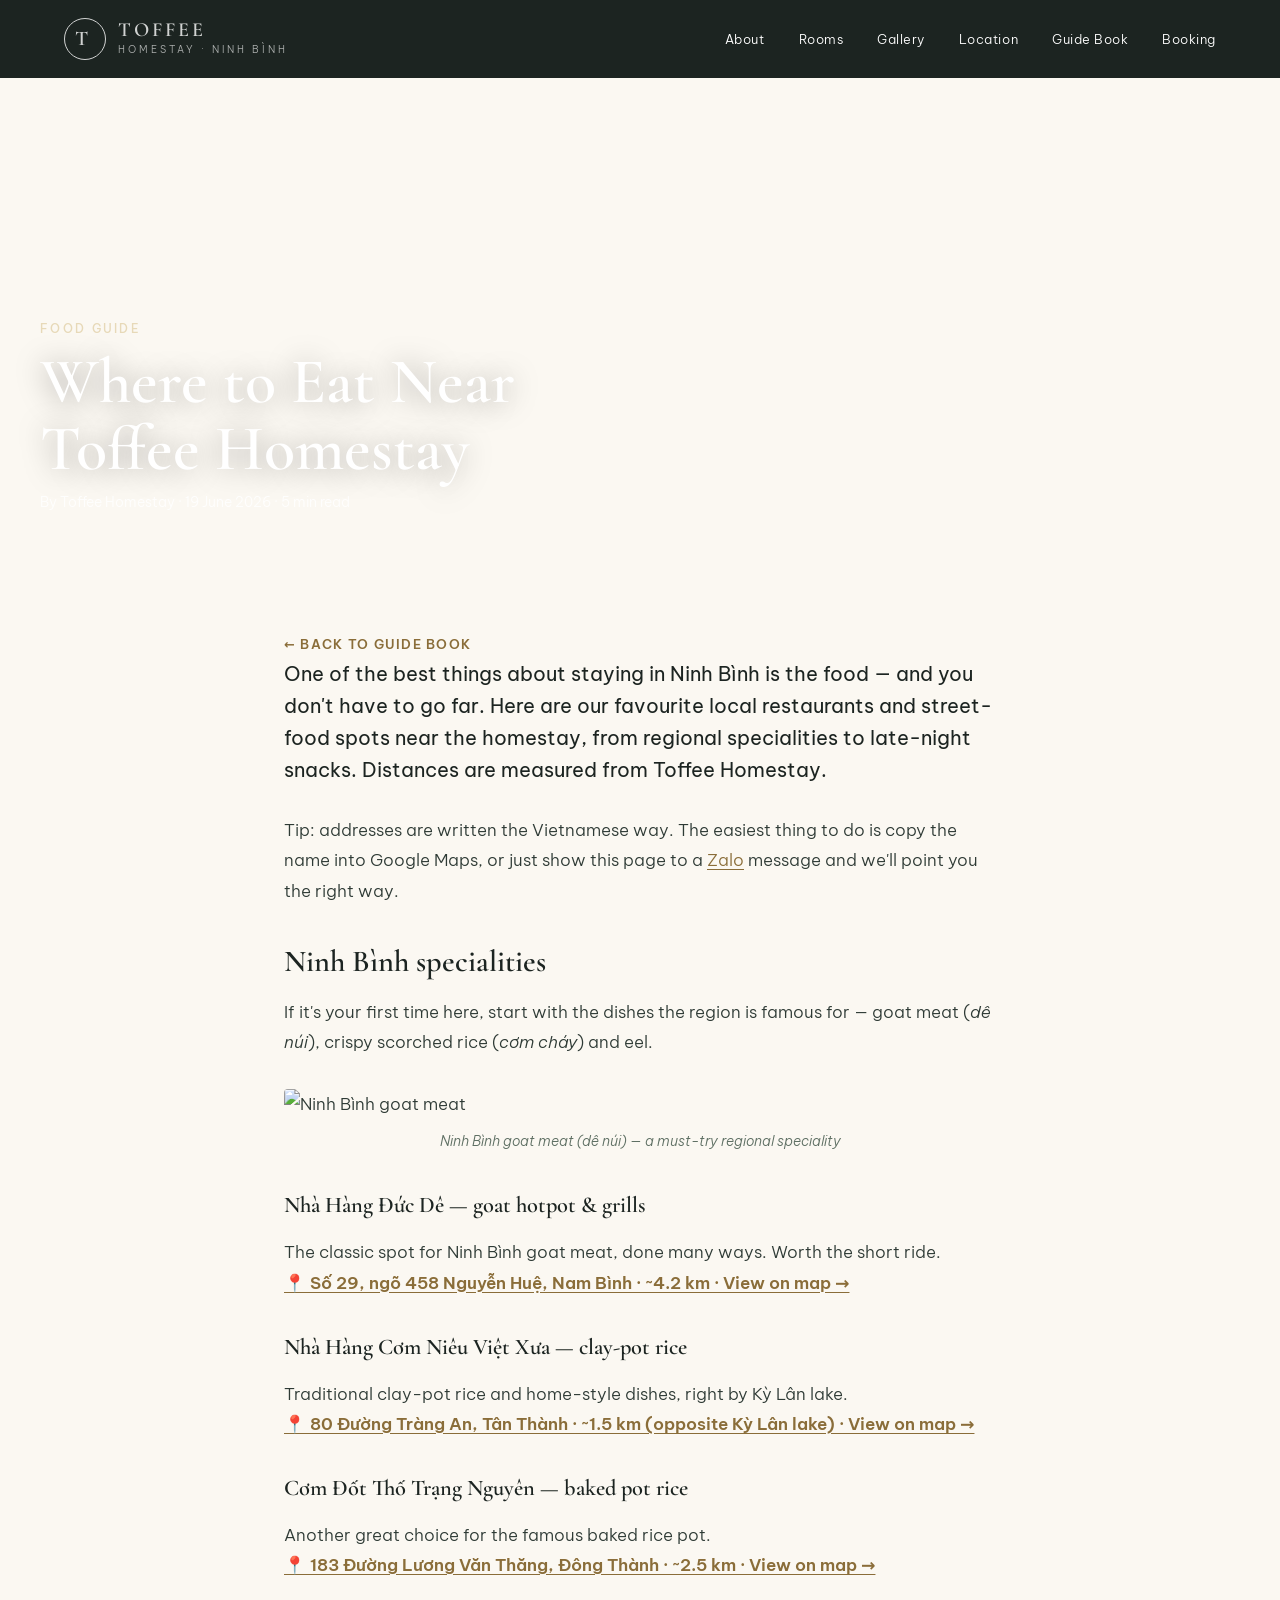
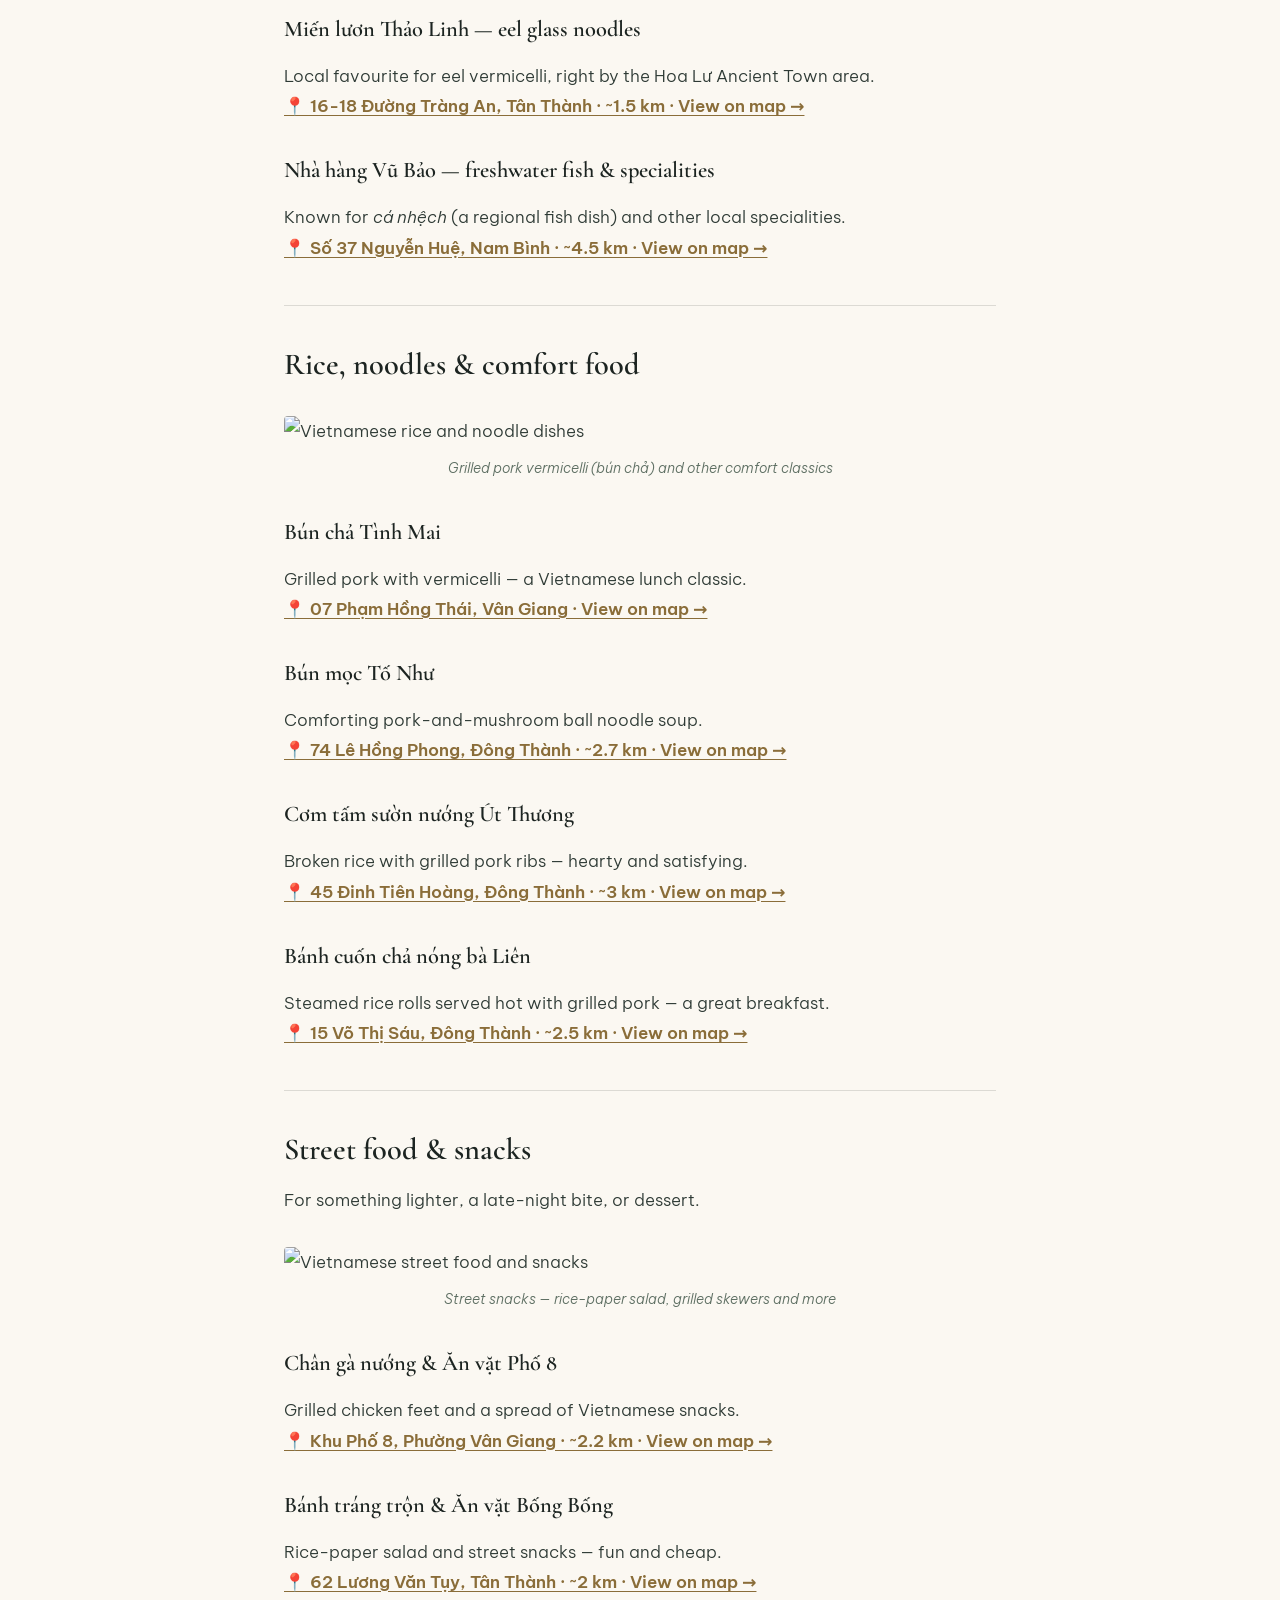
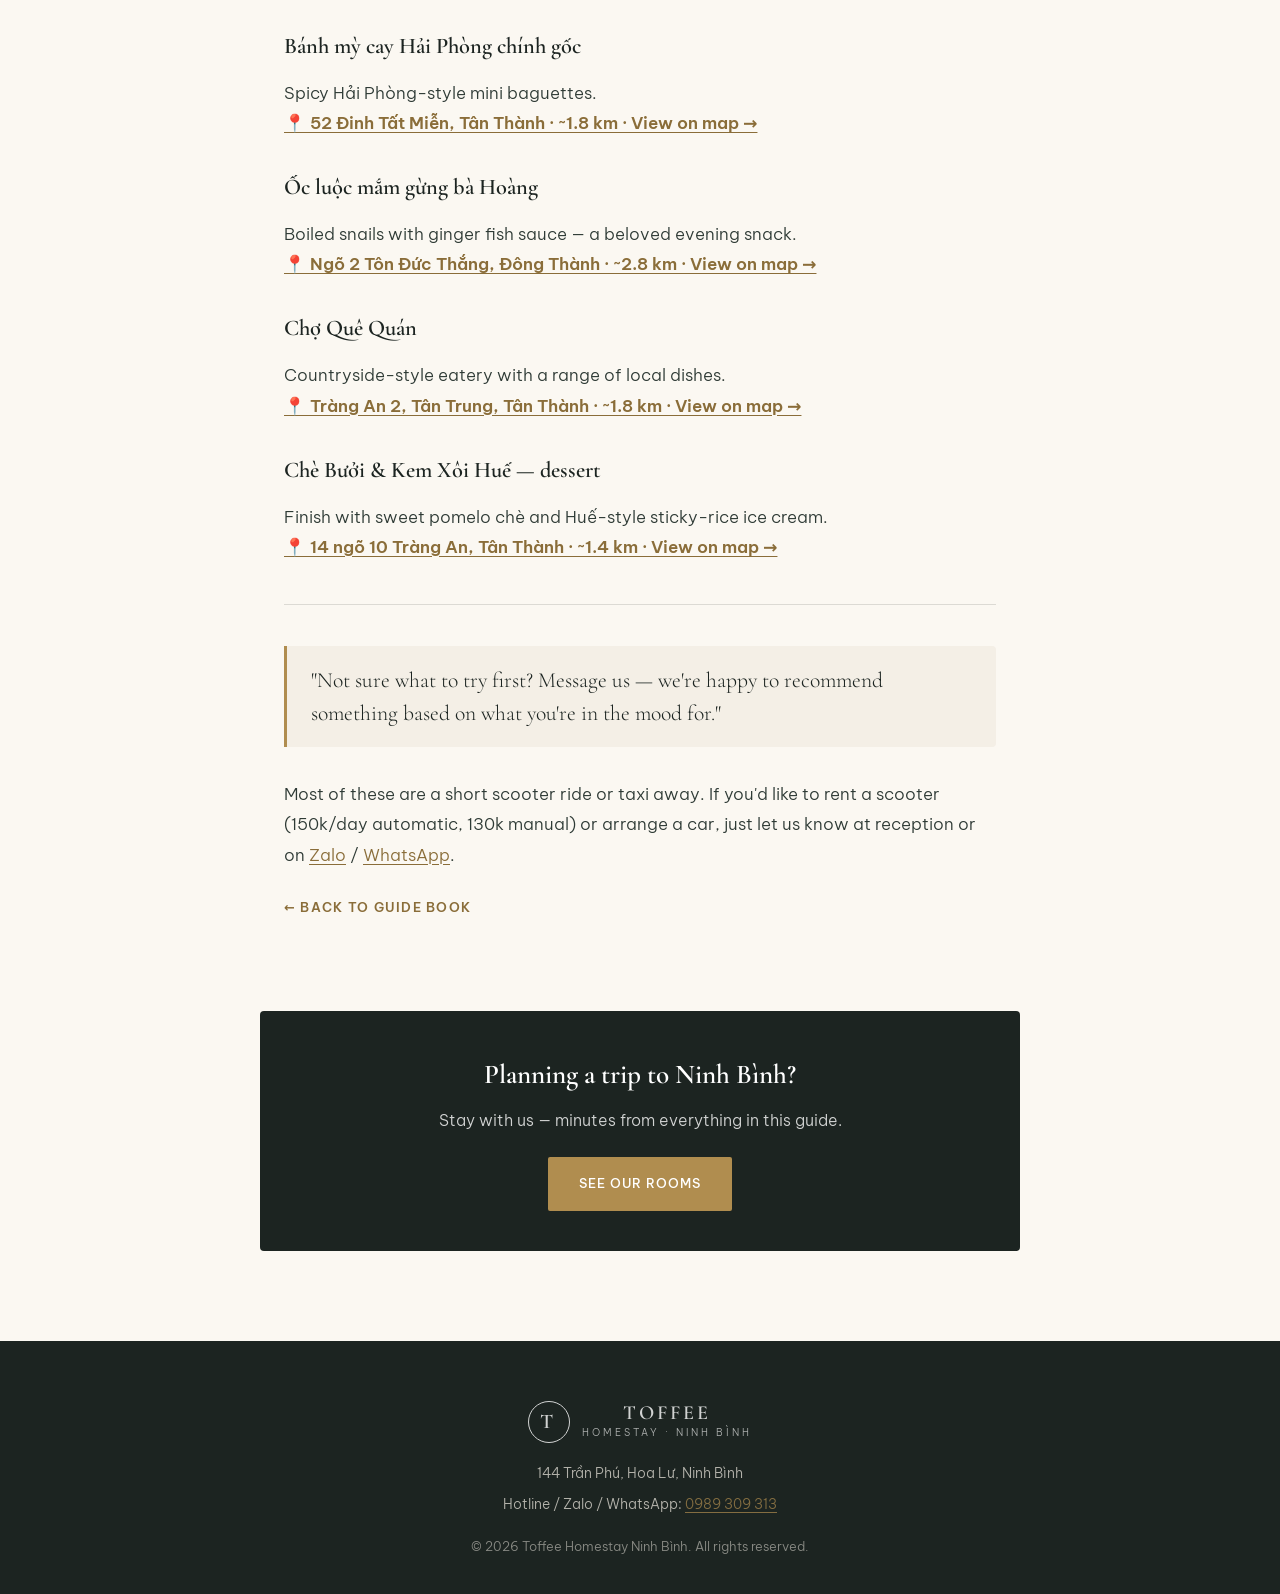
==== blog-food-guide.html @ 8d29d202 "Add files via upload" ====
<!DOCTYPE html>
<html lang="en">
<!-- ====================================================================
     TEMPLATE BÀI VIẾT BLOG — TOFFEE HOMESTAY
     ====================================================================
     CÁCH TẠO BÀI MỚI:
     1. Copy nguyên file này, đổi tên thành bài mới, vd: blog-tam-coc.html
        (tên file KHÔNG dấu, KHÔNG khoảng trắng — dùng dấu gạch ngang).
     2. Sửa nội dung trong các vùng có chú thích ★ bên dưới.
     3. Thêm thẻ bài viết vào trang blog.html (xem hướng dẫn trong file đó).
     4. Upload cả file .html mới và ảnh (nếu có) lên GitHub.

     CÁC KHỐI NỘI DUNG CÓ SẴN (copy-dán trong phần <article> để dùng lại):
       • Tiêu đề phụ:      <h2> ... </h2>
       • Đoạn văn:          <p> ... </p>
       • Ảnh:               <figure> ... </figure>
       • Danh sách gạch đầu dòng:  <ul> ... </ul>
       • Danh sách đánh số:        <ol> ... </ol>
       • Trích dẫn:          <blockquote> ... </blockquote>
       • Link trong câu:     <a href="..."> ... </a>
       • Đường kẻ ngăn cách: <hr>
     ==================================================================== -->
<head>
<meta charset="UTF-8">
<meta name="viewport" content="width=device-width, initial-scale=1.0">

<!-- ★ TIÊU ĐỀ TAB TRÌNH DUYỆT + MÔ TẢ (đổi cho mỗi bài, tốt cho Google) -->
<title>Where to Eat Near Toffee Homestay: 16 Local Spots | Toffee Homestay</title>
<meta name="description" content="Our favourite local restaurants and street-food spots near Toffee Homestay in Ninh Bình — goat meat, eel vermicelli, clay-pot rice and more, with addresses and walking distances.">

<link rel="preconnect" href="https://fonts.googleapis.com">
<link rel="preconnect" href="https://fonts.gstatic.com" crossorigin>
<link href="https://fonts.googleapis.com/css2?family=Cormorant+Garamond:wght@400;500;600;700&family=Be+Vietnam+Pro:wght@300;400;500;600;700&display=swap" rel="stylesheet">
<style>
  :root{
    --ink:#1c2421;--ink-soft:#2e3a35;--cream:#f4efe6;--paper:#fbf8f2;
    --brass:#b08d4f;--brass-deep:#8a6d39;--sage:#5e6f63;
    --line:rgba(28,36,33,.14);--shadow:0 24px 60px -28px rgba(28,36,33,.4);
    --serif:'Cormorant Garamond',Georgia,serif;--sans:'Be Vietnam Pro',system-ui,sans-serif;
  }
  *{margin:0;padding:0;box-sizing:border-box}
  html{scroll-behavior:smooth}
  body{font-family:var(--sans);color:var(--ink);background:var(--paper);line-height:1.75;font-weight:300;-webkit-font-smoothing:antialiased}
  img{max-width:100%;display:block}
  a{color:var(--brass-deep);text-decoration:underline;text-underline-offset:3px}
  .wrap{max-width:1200px;margin:0 auto;padding:0 24px}

  /* header (giống các trang khác) */
  header{background:var(--ink)}
  .nav{display:flex;align-items:center;justify-content:space-between;padding:18px 24px;max-width:1200px;margin:0 auto}
  .brand{display:flex;align-items:center;gap:12px;color:#fff;text-decoration:none}
  .brand .mark{width:42px;height:42px;border:1px solid currentColor;border-radius:50%;display:grid;place-items:center;font-family:var(--serif);font-size:1.3rem;font-weight:600;flex:none}
  .brand b{font-family:var(--serif);font-size:1.25rem;font-weight:600;line-height:1.05;display:block}
  .brand span{font-size:.62rem;letter-spacing:.3em;text-transform:uppercase;opacity:.8}
  .menu{display:flex;align-items:center;gap:34px}
  .menu a{font-size:.82rem;letter-spacing:.04em;color:#fff;text-decoration:none;transition:.3s}
  .menu a:hover{color:var(--brass)}

  /* hero ảnh bìa bài viết */
  .post-hero{position:relative;height:54vh;min-height:360px;color:#fff;display:flex;align-items:flex-end;overflow:hidden}
  .post-hero .bg{position:absolute;inset:0;background-size:cover;background-position:center;filter:brightness(.62)}
  .post-hero .inner{position:relative;padding:0 0 50px;width:100%}
  .post-hero .cat{font-size:.72rem;letter-spacing:.2em;text-transform:uppercase;color:#e7d9b8;font-weight:500}
  .post-hero h1{font-family:var(--serif);font-size:clamp(2.2rem,5.5vw,4rem);font-weight:600;line-height:1.05;margin:.5rem 0;max-width:20ch;text-shadow:0 2px 30px rgba(0,0,0,.4)}
  .post-hero .byline{font-size:.86rem;opacity:.9}

  /* thân bài viết — giới hạn bề ngang cho dễ đọc */
  .article{max-width:760px;margin:0 auto;padding:64px 24px 90px;font-size:1.08rem;color:var(--ink-soft)}
  .article h2{font-family:var(--serif);font-size:1.9rem;font-weight:600;color:var(--ink);margin:2.4rem 0 1rem;line-height:1.2}
  .article h3{font-family:var(--serif);font-size:1.4rem;font-weight:600;color:var(--ink);margin:1.8rem 0 .8rem}
  .article p{margin-bottom:1.3rem}
  .article ul,.article ol{margin:0 0 1.4rem 1.3rem}
  .article li{margin-bottom:.6rem;padding-left:.3rem}
  .article ul li::marker{color:var(--brass)}
  .article ol li::marker{color:var(--brass-deep);font-weight:600}
  .article figure{margin:2rem 0}
  .article figure img{width:100%;border-radius:4px;box-shadow:var(--shadow)}
  .article figcaption{font-size:.86rem;color:var(--sage);text-align:center;margin-top:10px;font-style:italic}
  .article blockquote{border-left:3px solid var(--brass);background:var(--cream);padding:18px 24px;margin:2rem 0;border-radius:0 4px 4px 0;font-family:var(--serif);font-size:1.35rem;line-height:1.5;color:var(--ink)}
  .article hr{border:0;border-top:1px solid var(--line);margin:2.6rem 0}
  .article .lead{font-size:1.25rem;color:var(--ink);font-weight:400;line-height:1.6;margin-bottom:1.8rem}
  .back{display:inline-block;margin-bottom:0;font-size:.8rem;letter-spacing:.1em;text-transform:uppercase;color:var(--brass-deep);font-weight:600;text-decoration:none}

  /* nút kêu gọi đặt phòng cuối bài */
  .cta-box{max-width:760px;margin:0 auto 90px;padding:40px;background:var(--ink);color:#fff;border-radius:4px;text-align:center}
  .cta-box h3{font-family:var(--serif);font-size:1.7rem;font-weight:600;margin-bottom:.5rem}
  .cta-box p{opacity:.8;margin-bottom:1.4rem}
  .btn{display:inline-flex;align-items:center;gap:.5rem;font-weight:500;font-size:.84rem;letter-spacing:.08em;text-transform:uppercase;padding:.95rem 1.9rem;border-radius:2px;background:var(--brass);color:#fff;text-decoration:none;transition:.3s}
  .btn:hover{background:var(--brass-deep)}

  /* footer */
  footer{background:var(--ink);color:var(--cream);padding:60px 0 30px;text-align:center}
  footer .brand{justify-content:center;margin-bottom:18px;display:inline-flex}
  footer p{opacity:.7;font-size:.9rem;margin-bottom:6px}
  footer a{color:var(--brass)}
  .copy{opacity:.5;font-size:.8rem;margin-top:18px}

  @media(max-width:900px){.menu{display:none}}
</style>
</head>
<body>

<!-- ============ HEADER ============ -->
<header>
  <div class="nav">
    <a href="index.html" class="brand">
      <span class="mark">T</span>
      <span><b>Toffee</b><span>Homestay · Ninh Bình</span></span>
    </a>
    <nav class="menu">
      <a href="index.html#intro">About</a>
      <a href="index.html#rooms">Rooms</a>
      <a href="index.html#gallery">Gallery</a>
      <a href="index.html#location">Location</a>
      <a href="blog.html">Guide Book</a>
      <a href="index.html#booking">Booking</a>
    </nav>
  </div>
</header>

<!-- ============ ẢNH BÌA + TIÊU ĐỀ BÀI ============ -->
<!-- ★ Đổi ảnh bìa: thay link trong url(...) bên dưới.
     ★ Đổi chuyên mục (cat), tiêu đề (h1) và dòng tác giả/ngày (byline). -->
<section class="post-hero">
  <div class="bg" style="background-image:url('https://raw.githubusercontent.com/toffeehomestay/toffeehomestay.github.io/main/images/food-cover.jpg')"></div>
  <div class="wrap inner">
    <p class="cat">Food Guide</p>
    <h1>Where to Eat Near Toffee Homestay</h1>
    <p class="byline">By Toffee Homestay · 19 June 2026 · 5 min read</p>
  </div>
</section>

<!-- ============ THÂN BÀI VIẾT ============ -->
<article class="article">

  <a href="blog.html" class="back">← Back to guide book</a>

  <p class="lead">One of the best things about staying in Ninh Bình is the food — and you don't have to go far. Here are our favourite local restaurants and street-food spots near the homestay, from regional specialities to late-night snacks. Distances are measured from Toffee Homestay.</p>

  <p>Tip: addresses are written the Vietnamese way. The easiest thing to do is copy the name into Google Maps, or just show this page to a <a href="https://zalo.me/0989309313" target="_blank" rel="noopener">Zalo</a> message and we'll point you the right way.</p>

  <h2>Ninh Bình specialities</h2>
  <p>If it's your first time here, start with the dishes the region is famous for — goat meat (<em>dê núi</em>), crispy scorched rice (<em>cơm cháy</em>) and eel.</p>

  <figure><img src="https://raw.githubusercontent.com/toffeehomestay/toffeehomestay.github.io/main/images/food-de-nui.jpg" alt="Ninh Bình goat meat"><figcaption>Ninh Bình goat meat (dê núi) — a must-try regional speciality</figcaption></figure>
  <h3>Nhà Hàng Đức Dê — goat hotpot & grills</h3>
  <p>The classic spot for Ninh Bình goat meat, done many ways. Worth the short ride.<br>
  <a href="https://www.google.com/maps/search/?api=1&query=Nh%C3%A0%20H%C3%A0ng%20%C4%90%E1%BB%A9c%20D%C3%AA%2C%2029%20ng%C3%B5%20458%20Nguy%E1%BB%85n%20Hu%E1%BB%87%2C%20Nam%20B%C3%ACnh%2C%20Ninh%20B%C3%ACnh" target="_blank" rel="noopener" style="color:var(--brass-deep);font-weight:600">📍 Số 29, ngõ 458 Nguyễn Huệ, Nam Bình · ~4.2 km · View on map →</a></p>

  <h3>Nhà Hàng Cơm Niêu Việt Xưa — clay-pot rice</h3>
  <p>Traditional clay-pot rice and home-style dishes, right by Kỳ Lân lake.<br>
  <a href="https://www.google.com/maps/search/?api=1&query=Nh%C3%A0%20H%C3%A0ng%20C%C6%A1m%20Ni%C3%AAu%20Vi%E1%BB%87t%20X%C6%B0a%2C%2080%20Tr%C3%A0ng%20An%2C%20T%C3%A2n%20Th%C3%A0nh%2C%20Ninh%20B%C3%ACnh" target="_blank" rel="noopener" style="color:var(--brass-deep);font-weight:600">📍 80 Đường Tràng An, Tân Thành · ~1.5 km (opposite Kỳ Lân lake) · View on map →</a></p>

  <h3>Cơm Đốt Thố Trạng Nguyên — baked pot rice</h3>
  <p>Another great choice for the famous baked rice pot.<br>
  <a href="https://www.google.com/maps/search/?api=1&query=C%C6%A1m%20%C4%90%E1%BB%91t%20Th%E1%BB%91%20Tr%E1%BA%A1ng%20Nguy%C3%AAn%2C%20183%20L%C6%B0%C6%A1ng%20V%C4%83n%20Th%C4%83ng%2C%20%C4%90%C3%B4ng%20Th%C3%A0nh%2C%20Ninh%20B%C3%ACnh" target="_blank" rel="noopener" style="color:var(--brass-deep);font-weight:600">📍 183 Đường Lương Văn Thăng, Đông Thành · ~2.5 km · View on map →</a></p>

  <h3>Miến lươn Thảo Linh — eel glass noodles</h3>
  <p>Local favourite for eel vermicelli, right by the Hoa Lư Ancient Town area.<br>
  <a href="https://www.google.com/maps/search/?api=1&query=Mi%E1%BA%BFn%20l%C6%B0%C6%A1n%20Th%E1%BA%A3o%20Linh%2C%2016%20Tr%C3%A0ng%20An%2C%20T%C3%A2n%20Th%C3%A0nh%2C%20Ninh%20B%C3%ACnh" target="_blank" rel="noopener" style="color:var(--brass-deep);font-weight:600">📍 16-18 Đường Tràng An, Tân Thành · ~1.5 km · View on map →</a></p>

  <h3>Nhà hàng Vũ Bảo — freshwater fish & specialities</h3>
  <p>Known for <em>cá nhệch</em> (a regional fish dish) and other local specialities.<br>
  <a href="https://www.google.com/maps/search/?api=1&query=Nh%C3%A0%20h%C3%A0ng%20V%C5%A9%20B%E1%BA%A3o%2C%2037%20Nguy%E1%BB%85n%20Hu%E1%BB%87%2C%20Nam%20B%C3%ACnh%2C%20Ninh%20B%C3%ACnh" target="_blank" rel="noopener" style="color:var(--brass-deep);font-weight:600">📍 Số 37 Nguyễn Huệ, Nam Bình · ~4.5 km · View on map →</a></p>

  <hr>

  <h2>Rice, noodles & comfort food</h2>

  <figure><img src="https://raw.githubusercontent.com/toffeehomestay/toffeehomestay.github.io/main/images/food-bun-cha.jpg" alt="Vietnamese rice and noodle dishes"><figcaption>Grilled pork vermicelli (bún chả) and other comfort classics</figcaption></figure>
  <h3>Bún chả Tình Mai</h3>
  <p>Grilled pork with vermicelli — a Vietnamese lunch classic.<br>
  <a href="https://www.google.com/maps/search/?api=1&query=B%C3%BAn%20ch%E1%BA%A3%20T%C3%ACnh%20Mai%2C%207%20Ph%E1%BA%A1m%20H%E1%BB%93ng%20Th%C3%A1i%2C%20V%C3%A2n%20Giang%2C%20Ninh%20B%C3%ACnh" target="_blank" rel="noopener" style="color:var(--brass-deep);font-weight:600">📍 07 Phạm Hồng Thái, Vân Giang · View on map →</a></p>

  <h3>Bún mọc Tố Như</h3>
  <p>Comforting pork-and-mushroom ball noodle soup.<br>
  <a href="https://www.google.com/maps/search/?api=1&query=B%C3%BAn%20m%E1%BB%8Dc%20T%E1%BB%91%20Nh%C6%B0%2C%2074%20L%C3%AA%20H%E1%BB%93ng%20Phong%2C%20%C4%90%C3%B4ng%20Th%C3%A0nh%2C%20Ninh%20B%C3%ACnh" target="_blank" rel="noopener" style="color:var(--brass-deep);font-weight:600">📍 74 Lê Hồng Phong, Đông Thành · ~2.7 km · View on map →</a></p>

  <h3>Cơm tấm sườn nướng Út Thương</h3>
  <p>Broken rice with grilled pork ribs — hearty and satisfying.<br>
  <a href="https://www.google.com/maps/search/?api=1&query=C%C6%A1m%20t%E1%BA%A5m%20s%C6%B0%E1%BB%9Dn%20n%C6%B0%E1%BB%9Bng%20%C3%9At%20Th%C6%B0%C6%A1ng%2C%2045%20%C4%90inh%20Ti%C3%AAn%20Ho%C3%A0ng%2C%20%C4%90%C3%B4ng%20Th%C3%A0nh%2C%20Ninh%20B%C3%ACnh" target="_blank" rel="noopener" style="color:var(--brass-deep);font-weight:600">📍 45 Đinh Tiên Hoàng, Đông Thành · ~3 km · View on map →</a></p>

  <h3>Bánh cuốn chả nóng bà Liên</h3>
  <p>Steamed rice rolls served hot with grilled pork — a great breakfast.<br>
  <a href="https://www.google.com/maps/search/?api=1&query=B%C3%A1nh%20cu%E1%BB%91n%20ch%E1%BA%A3%20n%C3%B3ng%20b%C3%A0%20Li%C3%AAn%2C%2015%20V%C3%B5%20Th%E1%BB%8B%20S%C3%A1u%2C%20%C4%90%C3%B4ng%20Th%C3%A0nh%2C%20Ninh%20B%C3%ACnh" target="_blank" rel="noopener" style="color:var(--brass-deep);font-weight:600">📍 15 Võ Thị Sáu, Đông Thành · ~2.5 km · View on map →</a></p>

  <hr>

  <h2>Street food & snacks</h2>
  <p>For something lighter, a late-night bite, or dessert.</p>

  <figure><img src="https://raw.githubusercontent.com/toffeehomestay/toffeehomestay.github.io/main/images/food-street.jpg" alt="Vietnamese street food and snacks"><figcaption>Street snacks — rice-paper salad, grilled skewers and more</figcaption></figure>
  <h3>Chân gà nướng & Ăn vặt Phố 8</h3>
  <p>Grilled chicken feet and a spread of Vietnamese snacks.<br>
  <a href="https://www.google.com/maps/search/?api=1&query=Ch%C3%A2n%20g%C3%A0%20n%C6%B0%E1%BB%9Bng%20%C4%82n%20v%E1%BA%B7t%20Ph%E1%BB%91%208%2C%20V%C3%A2n%20Giang%2C%20Ninh%20B%C3%ACnh" target="_blank" rel="noopener" style="color:var(--brass-deep);font-weight:600">📍 Khu Phố 8, Phường Vân Giang · ~2.2 km · View on map →</a></p>

  <h3>Bánh tráng trộn & Ăn vặt Bống Bống</h3>
  <p>Rice-paper salad and street snacks — fun and cheap.<br>
  <a href="https://www.google.com/maps/search/?api=1&query=B%C3%A1nh%20tr%C3%A1ng%20tr%E1%BB%99n%20B%E1%BB%91ng%20B%E1%BB%91ng%2C%2062%20L%C6%B0%C6%A1ng%20V%C4%83n%20T%E1%BB%A5y%2C%20T%C3%A2n%20Th%C3%A0nh%2C%20Ninh%20B%C3%ACnh" target="_blank" rel="noopener" style="color:var(--brass-deep);font-weight:600">📍 62 Lương Văn Tụy, Tân Thành · ~2 km · View on map →</a></p>

  <h3>Bánh mỳ cay Hải Phòng chính gốc</h3>
  <p>Spicy Hải Phòng-style mini baguettes.<br>
  <a href="https://www.google.com/maps/search/?api=1&query=B%C3%A1nh%20m%E1%BB%B3%20cay%20H%E1%BA%A3i%20Ph%C3%B2ng%2C%2052%20%C4%90inh%20T%E1%BA%A5t%20Mi%E1%BB%85n%2C%20T%C3%A2n%20Th%C3%A0nh%2C%20Ninh%20B%C3%ACnh" target="_blank" rel="noopener" style="color:var(--brass-deep);font-weight:600">📍 52 Đinh Tất Miễn, Tân Thành · ~1.8 km · View on map →</a></p>

  <h3>Ốc luộc mắm gừng bà Hoàng</h3>
  <p>Boiled snails with ginger fish sauce — a beloved evening snack.<br>
  <a href="https://www.google.com/maps/search/?api=1&query=%E1%BB%90c%20lu%E1%BB%99c%20m%E1%BA%AFm%20g%E1%BB%ABng%20b%C3%A0%20Ho%C3%A0ng%2C%20T%C3%B4n%20%C4%90%E1%BB%A9c%20Th%E1%BA%AFng%2C%20%C4%90%C3%B4ng%20Th%C3%A0nh%2C%20Ninh%20B%C3%ACnh" target="_blank" rel="noopener" style="color:var(--brass-deep);font-weight:600">📍 Ngõ 2 Tôn Đức Thắng, Đông Thành · ~2.8 km · View on map →</a></p>

  <h3>Chợ Quê Quán</h3>
  <p>Countryside-style eatery with a range of local dishes.<br>
  <a href="https://www.google.com/maps/search/?api=1&query=Ch%E1%BB%A3%20Qu%C3%AA%20Qu%C3%A1n%2C%20Tr%C3%A0ng%20An%202%2C%20T%C3%A2n%20Trung%2C%20T%C3%A2n%20Th%C3%A0nh%2C%20Ninh%20B%C3%ACnh" target="_blank" rel="noopener" style="color:var(--brass-deep);font-weight:600">📍 Tràng An 2, Tân Trung, Tân Thành · ~1.8 km · View on map →</a></p>

  <h3>Chè Bưởi & Kem Xôi Huế — dessert</h3>
  <p>Finish with sweet pomelo chè and Huế-style sticky-rice ice cream.<br>
  <a href="https://www.google.com/maps/search/?api=1&query=Ch%C3%A8%20B%C6%B0%E1%BB%9Fi%20Kem%20X%C3%B4i%20Hu%E1%BA%BF%2C%2014%20ng%C3%B5%2010%20Tr%C3%A0ng%20An%2C%20T%C3%A2n%20Th%C3%A0nh%2C%20Ninh%20B%C3%ACnh" target="_blank" rel="noopener" style="color:var(--brass-deep);font-weight:600">📍 14 ngõ 10 Tràng An, Tân Thành · ~1.4 km · View on map →</a></p>

  <hr>

  <blockquote>"Not sure what to try first? Message us — we're happy to recommend something based on what you're in the mood for."</blockquote>

  <p>Most of these are a short scooter ride or taxi away. If you'd like to rent a scooter (150k/day automatic, 130k manual) or arrange a car, just let us know at reception or on <a href="https://zalo.me/0989309313" target="_blank" rel="noopener">Zalo</a> / <a href="https://wa.me/84989309313" target="_blank" rel="noopener">WhatsApp</a>.</p>

  <a href="blog.html" class="back">← Back to guide book</a>

</article>

<!-- ============ KÊU GỌI ĐẶT PHÒNG (giữ nguyên ở cuối mọi bài) ============ -->
<section class="cta-box">
  <h3>Planning a trip to Ninh Bình?</h3>
  <p>Stay with us — minutes from everything in this guide.</p>
  <a href="index.html#rooms" class="btn">See our rooms</a>
</section>

<!-- ============ FOOTER ============ -->
<footer>
  <div class="wrap">
    <a href="index.html" class="brand">
      <span class="mark">T</span>
      <span><b>Toffee</b><span>Homestay · Ninh Bình</span></span>
    </a>
    <p>144 Trần Phú, Hoa Lư, Ninh Bình</p>
    <p>Hotline / Zalo / WhatsApp: <a href="tel:0989309313">0989 309 313</a></p>
    <p class="copy">© 2026 Toffee Homestay Ninh Bình. All rights reserved.</p>
  </div>
</footer>

</body>
</html>
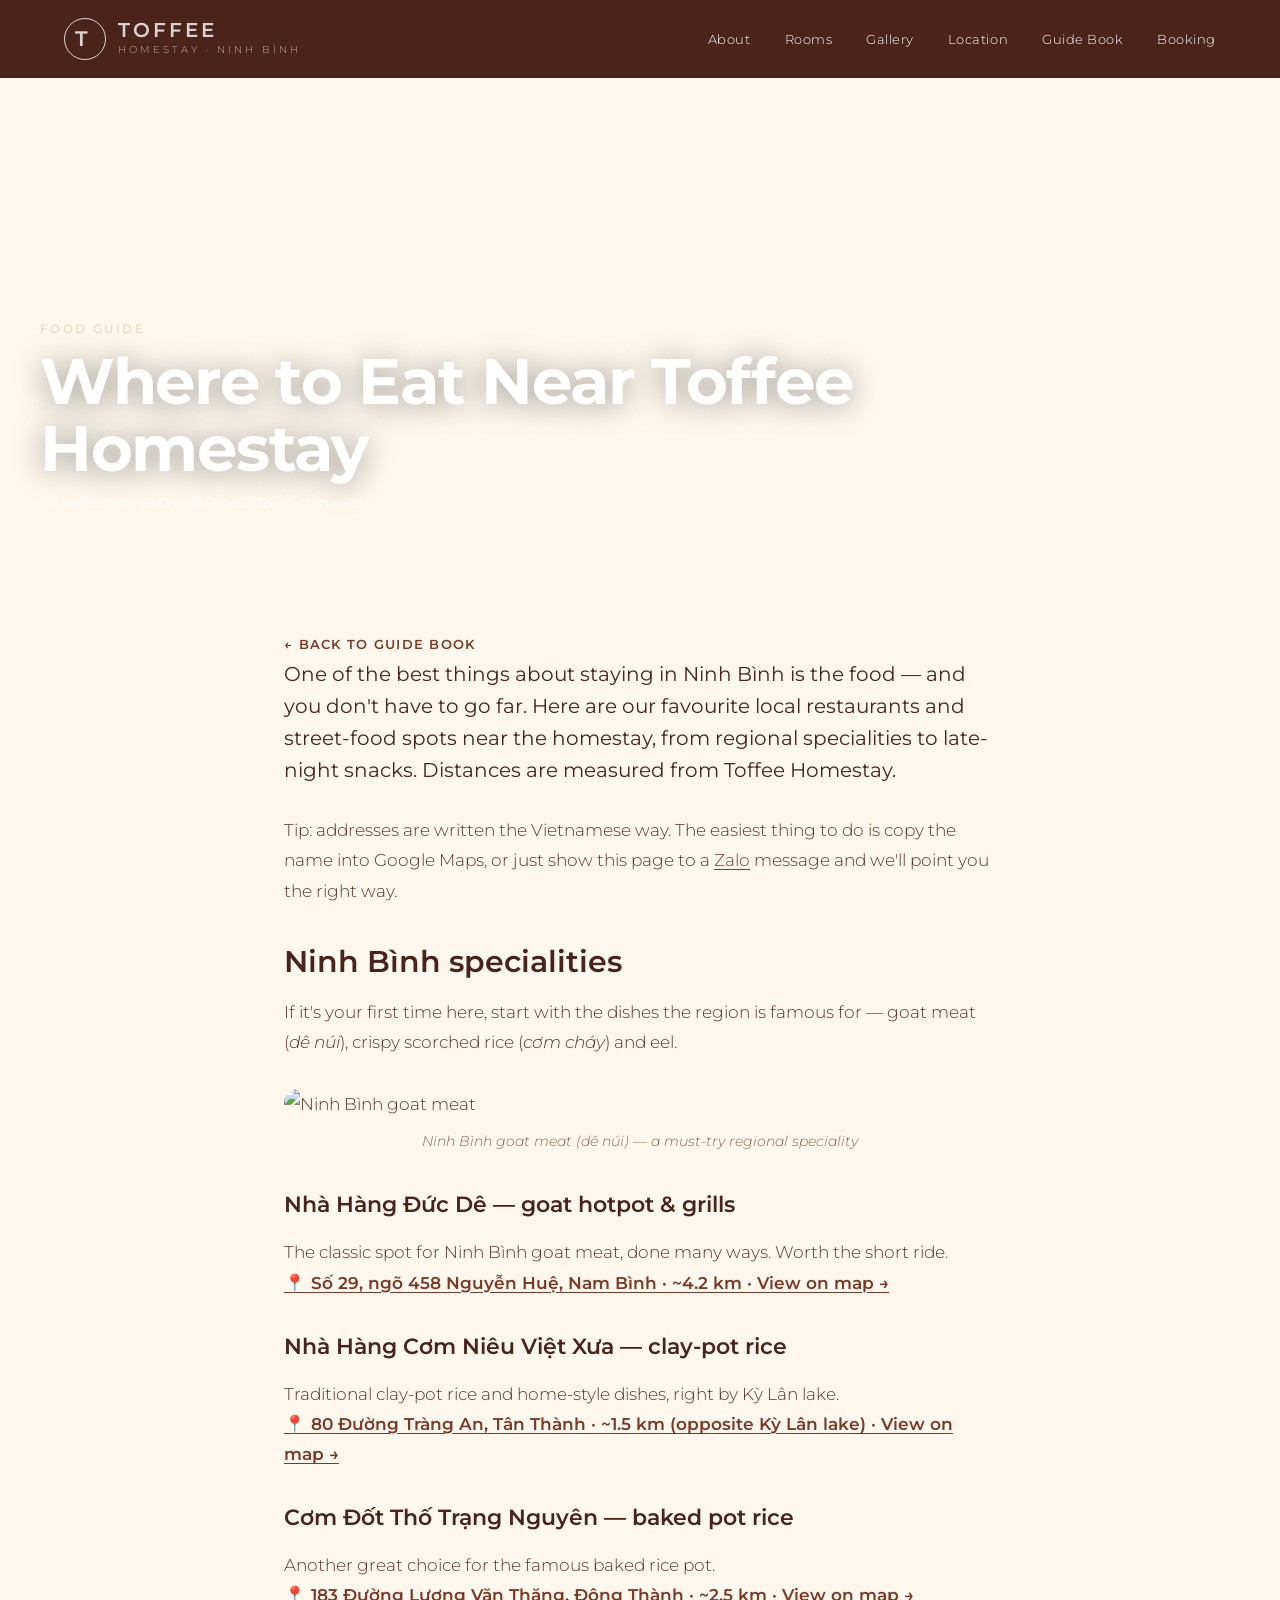
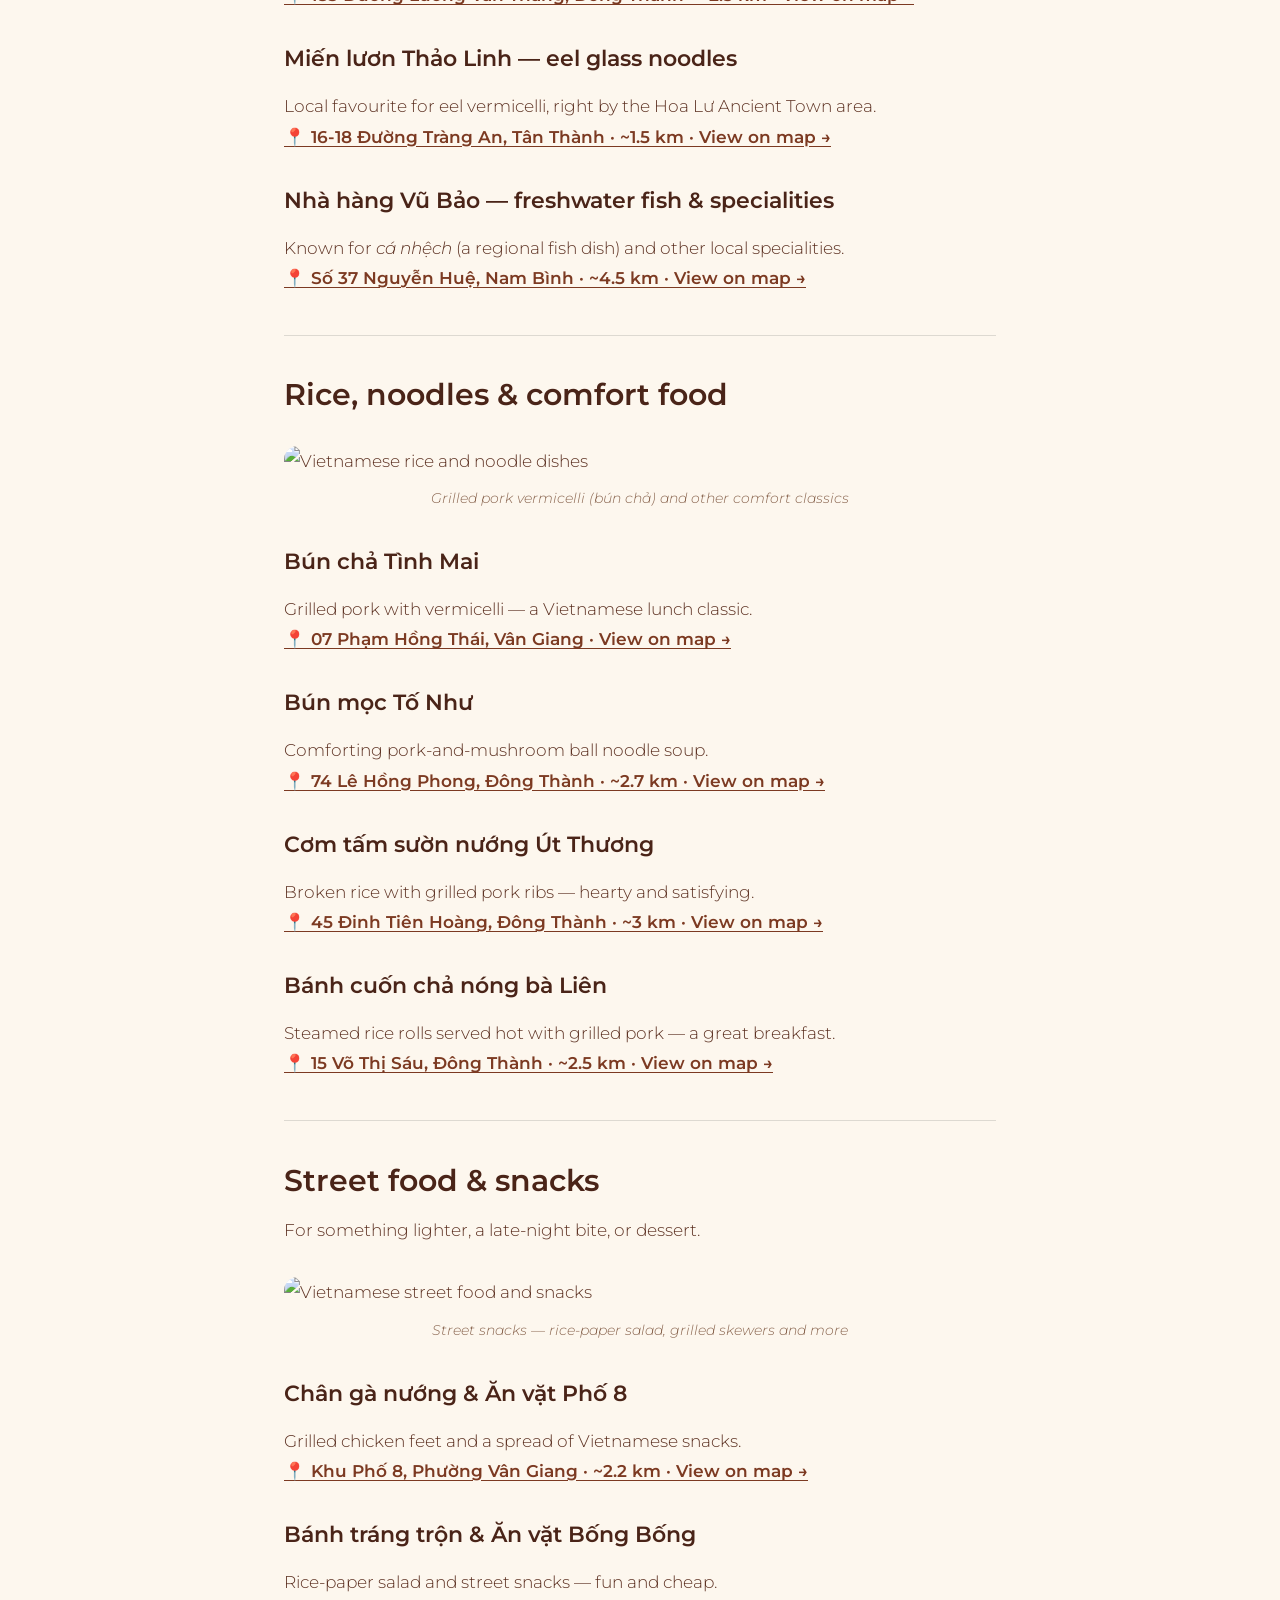
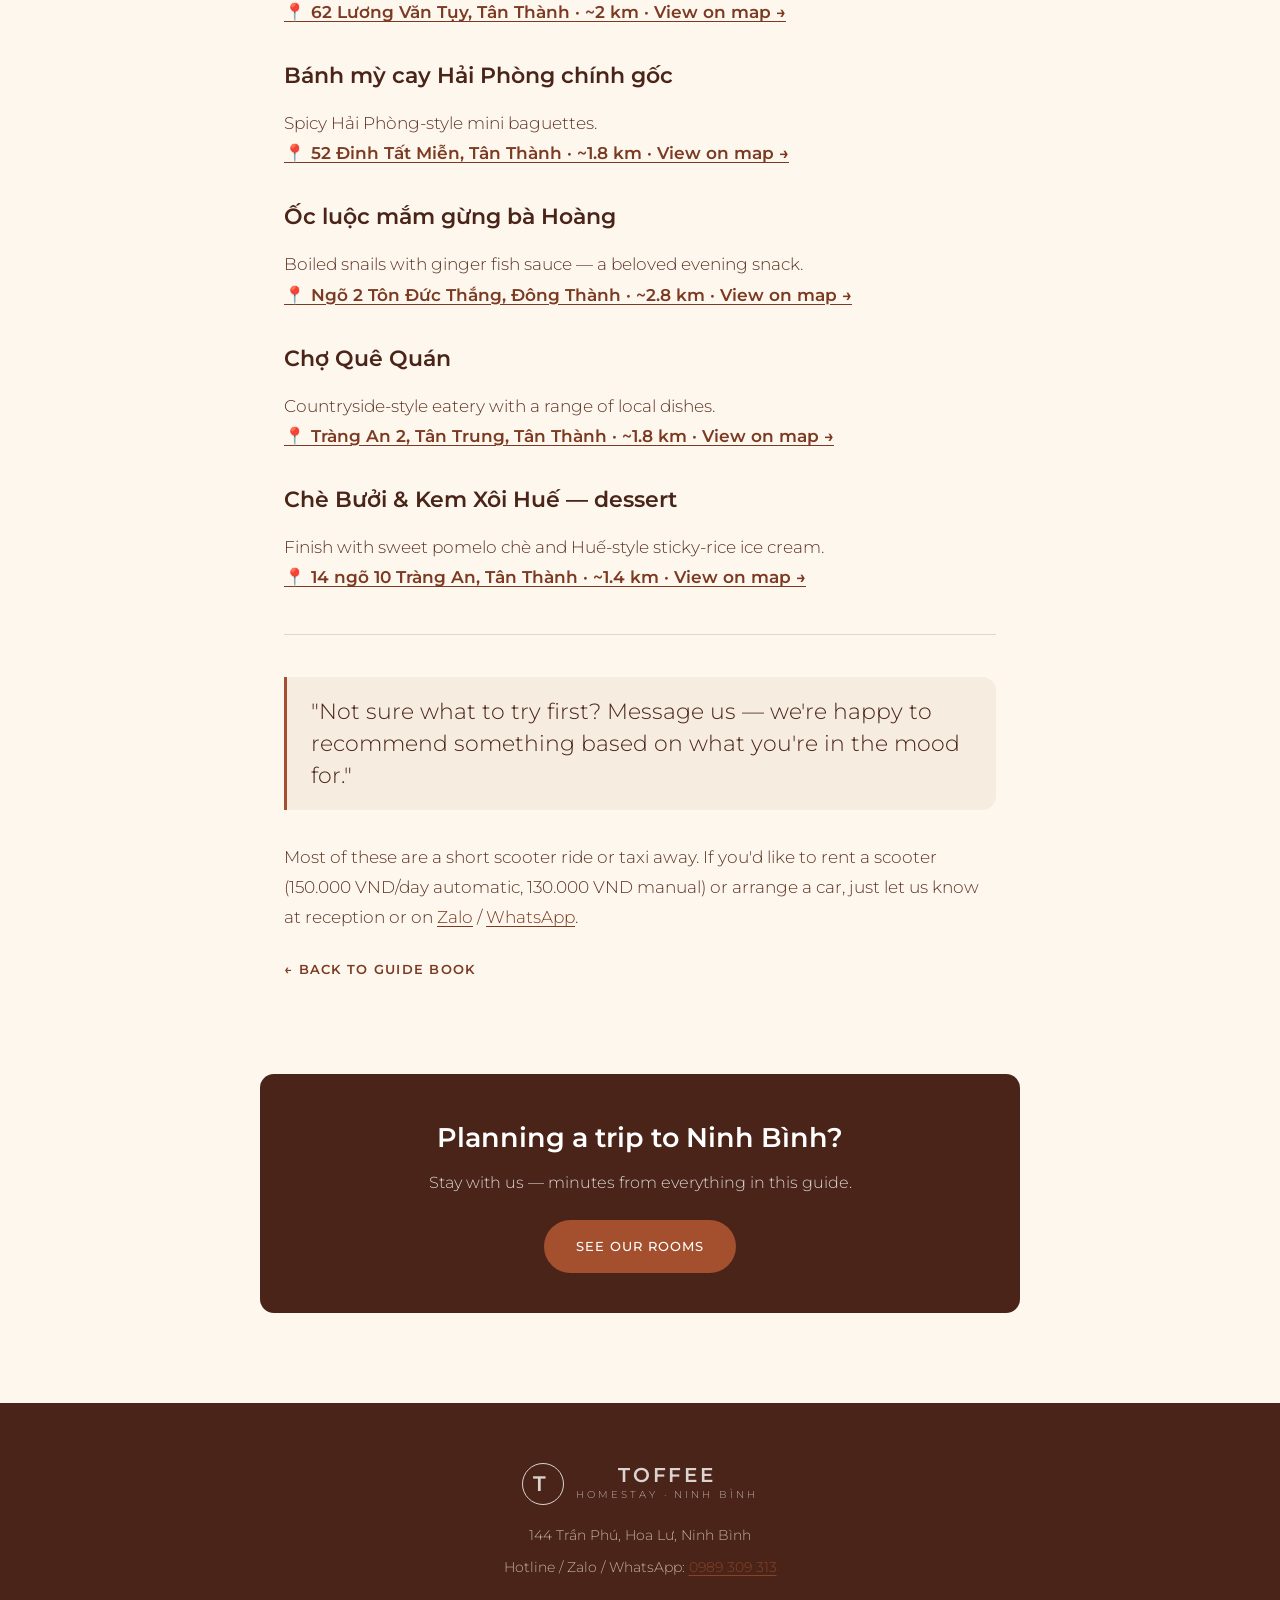
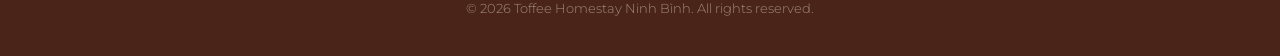
==== commit 9e6599de: "Add files via upload" ====
--- a/blog-food-guide.html
+++ b/blog-food-guide.html
@@ -30,13 +30,13 @@
 
 <link rel="preconnect" href="https://fonts.googleapis.com">
 <link rel="preconnect" href="https://fonts.gstatic.com" crossorigin>
-<link href="https://fonts.googleapis.com/css2?family=Cormorant+Garamond:wght@400;500;600;700&family=Be+Vietnam+Pro:wght@300;400;500;600;700&display=swap" rel="stylesheet">
+<link href="https://fonts.googleapis.com/css2?family=Montserrat:wght@300;400;500;600;700;800&display=swap" rel="stylesheet">
 <style>
   :root{
-    --ink:#1c2421;--ink-soft:#2e3a35;--cream:#f4efe6;--paper:#fbf8f2;
-    --brass:#b08d4f;--brass-deep:#8a6d39;--sage:#5e6f63;
+    --ink:#4a2418;--ink-soft:#5e3324;--cream:#f6ece0;--paper:#fdf7ee;
+    --brass:#a4502e;--brass-deep:#7c3a22;--sage:#8a6650;
     --line:rgba(28,36,33,.14);--shadow:0 24px 60px -28px rgba(28,36,33,.4);
-    --serif:'Cormorant Garamond',Georgia,serif;--sans:'Be Vietnam Pro',system-ui,sans-serif;
+    --serif:'Montserrat',system-ui,sans-serif;--sans:'Montserrat',system-ui,sans-serif;
   }
   *{margin:0;padding:0;box-sizing:border-box}
   html{scroll-behavior:smooth}
@@ -61,7 +61,7 @@
   .post-hero .bg{position:absolute;inset:0;background-size:cover;background-position:center;filter:brightness(.62)}
   .post-hero .inner{position:relative;padding:0 0 50px;width:100%}
   .post-hero .cat{font-size:.72rem;letter-spacing:.2em;text-transform:uppercase;color:#e7d9b8;font-weight:500}
-  .post-hero h1{font-family:var(--serif);font-size:clamp(2.2rem,5.5vw,4rem);font-weight:600;line-height:1.05;margin:.5rem 0;max-width:20ch;text-shadow:0 2px 30px rgba(0,0,0,.4)}
+  .post-hero h1{font-family:var(--serif);font-size:clamp(2.2rem,5.5vw,4rem);font-weight:700;letter-spacing:-.02em;line-height:1.05;margin:.5rem 0;max-width:20ch;text-shadow:0 2px 30px rgba(0,0,0,.4)}
   .post-hero .byline{font-size:.86rem;opacity:.9}
 
   /* thân bài viết — giới hạn bề ngang cho dễ đọc */
@@ -74,18 +74,18 @@
   .article ul li::marker{color:var(--brass)}
   .article ol li::marker{color:var(--brass-deep);font-weight:600}
   .article figure{margin:2rem 0}
-  .article figure img{width:100%;border-radius:4px;box-shadow:var(--shadow)}
+  .article figure img{width:100%;border-radius:14px;box-shadow:var(--shadow)}
   .article figcaption{font-size:.86rem;color:var(--sage);text-align:center;margin-top:10px;font-style:italic}
-  .article blockquote{border-left:3px solid var(--brass);background:var(--cream);padding:18px 24px;margin:2rem 0;border-radius:0 4px 4px 0;font-family:var(--serif);font-size:1.35rem;line-height:1.5;color:var(--ink)}
+  .article blockquote{border-left:3px solid var(--brass);background:var(--cream);padding:18px 24px;margin:2rem 0;border-radius:0 14px 14px 0;font-family:var(--serif);font-size:1.35rem;line-height:1.5;color:var(--ink)}
   .article hr{border:0;border-top:1px solid var(--line);margin:2.6rem 0}
   .article .lead{font-size:1.25rem;color:var(--ink);font-weight:400;line-height:1.6;margin-bottom:1.8rem}
   .back{display:inline-block;margin-bottom:0;font-size:.8rem;letter-spacing:.1em;text-transform:uppercase;color:var(--brass-deep);font-weight:600;text-decoration:none}
 
   /* nút kêu gọi đặt phòng cuối bài */
-  .cta-box{max-width:760px;margin:0 auto 90px;padding:40px;background:var(--ink);color:#fff;border-radius:4px;text-align:center}
+  .cta-box{max-width:760px;margin:0 auto 90px;padding:40px;background:var(--ink);color:#fff;border-radius:14px;text-align:center}
   .cta-box h3{font-family:var(--serif);font-size:1.7rem;font-weight:600;margin-bottom:.5rem}
   .cta-box p{opacity:.8;margin-bottom:1.4rem}
-  .btn{display:inline-flex;align-items:center;gap:.5rem;font-weight:500;font-size:.84rem;letter-spacing:.08em;text-transform:uppercase;padding:.95rem 1.9rem;border-radius:2px;background:var(--brass);color:#fff;text-decoration:none;transition:.3s}
+  .btn{display:inline-flex;align-items:center;gap:.5rem;font-weight:500;font-size:.84rem;letter-spacing:.08em;text-transform:uppercase;padding:.95rem 2rem;border-radius:40px;background:var(--brass);color:#fff;text-decoration:none;transition:.3s}
   .btn:hover{background:var(--brass-deep)}
 
   /* footer */
@@ -218,7 +218,7 @@
 
   <blockquote>"Not sure what to try first? Message us — we're happy to recommend something based on what you're in the mood for."</blockquote>
 
-  <p>Most of these are a short scooter ride or taxi away. If you'd like to rent a scooter (150k/day automatic, 130k manual) or arrange a car, just let us know at reception or on <a href="https://zalo.me/0989309313" target="_blank" rel="noopener">Zalo</a> / <a href="https://wa.me/84989309313" target="_blank" rel="noopener">WhatsApp</a>.</p>
+  <p>Most of these are a short scooter ride or taxi away. If you'd like to rent a scooter (150.000 VND/day automatic, 130.000 VND manual) or arrange a car, just let us know at reception or on <a href="https://zalo.me/0989309313" target="_blank" rel="noopener">Zalo</a> / <a href="https://wa.me/84989309313" target="_blank" rel="noopener">WhatsApp</a>.</p>
 
   <a href="blog.html" class="back">← Back to guide book</a>
 
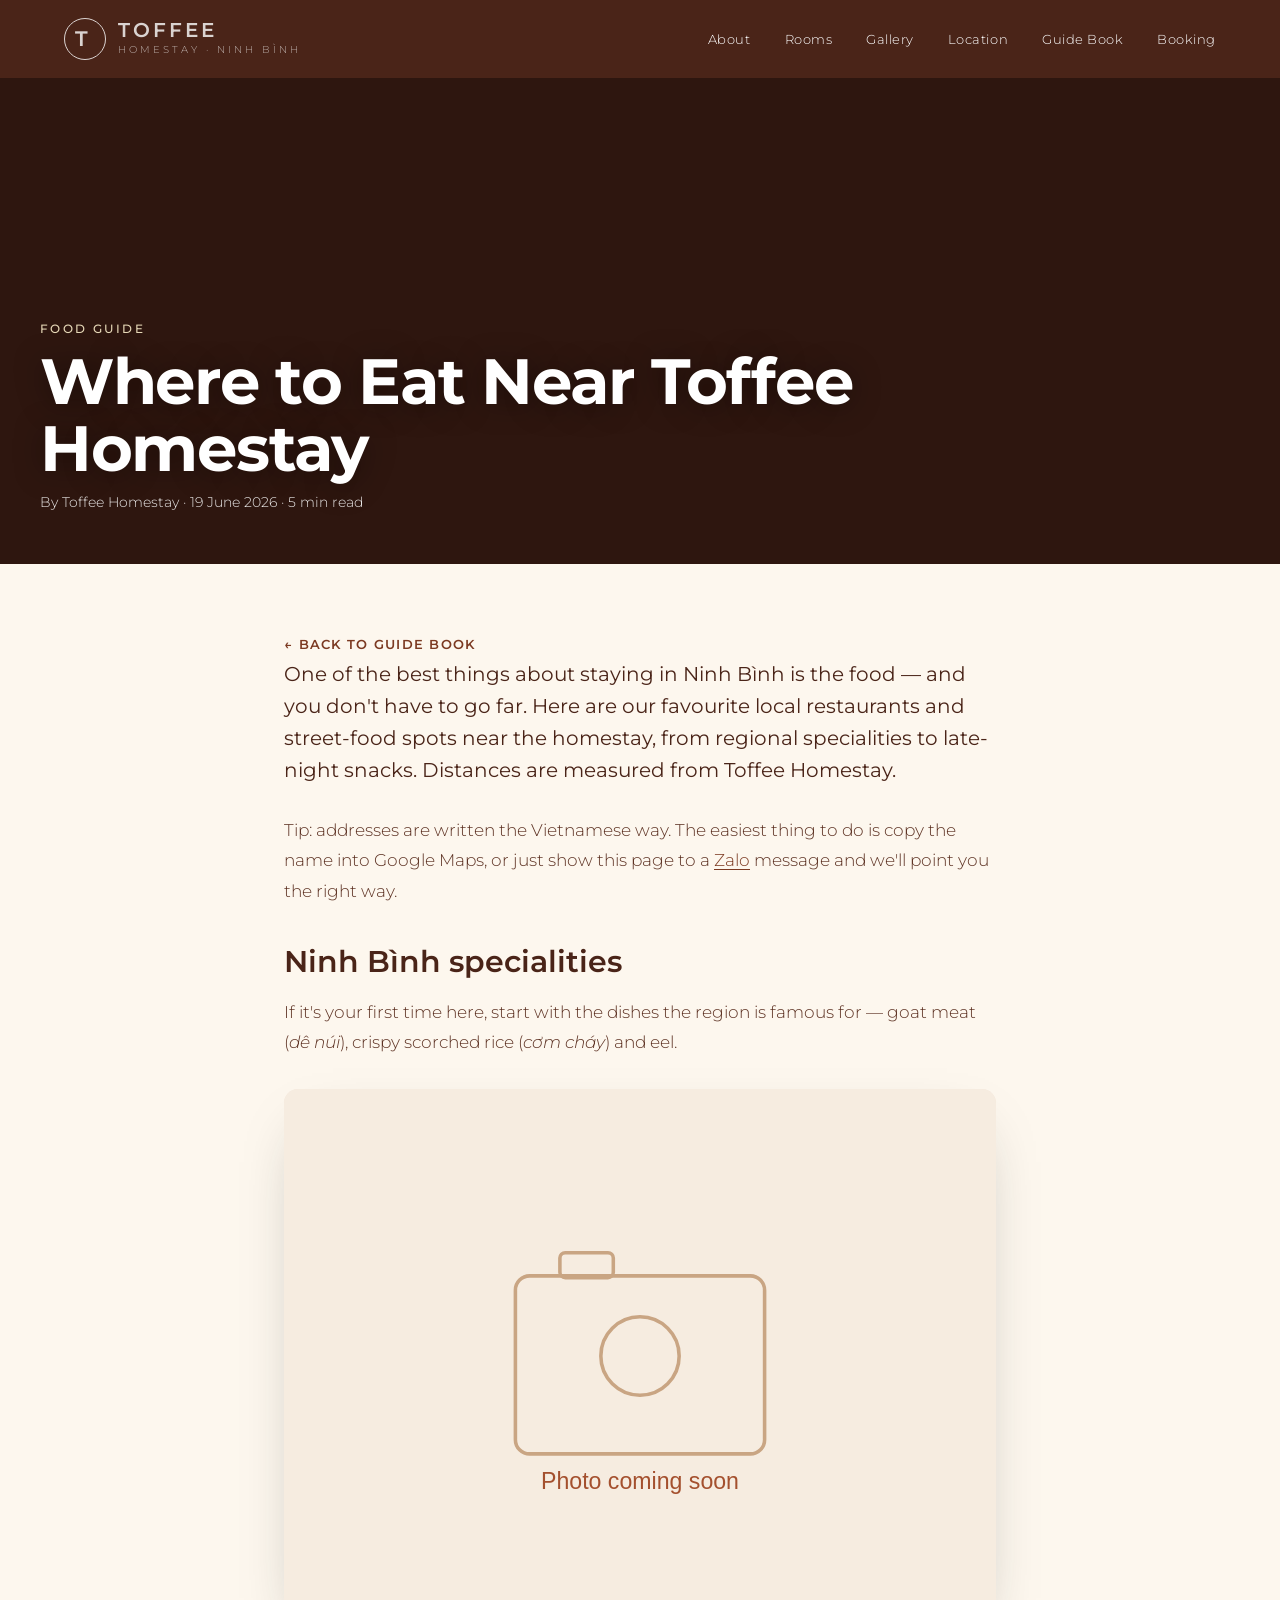
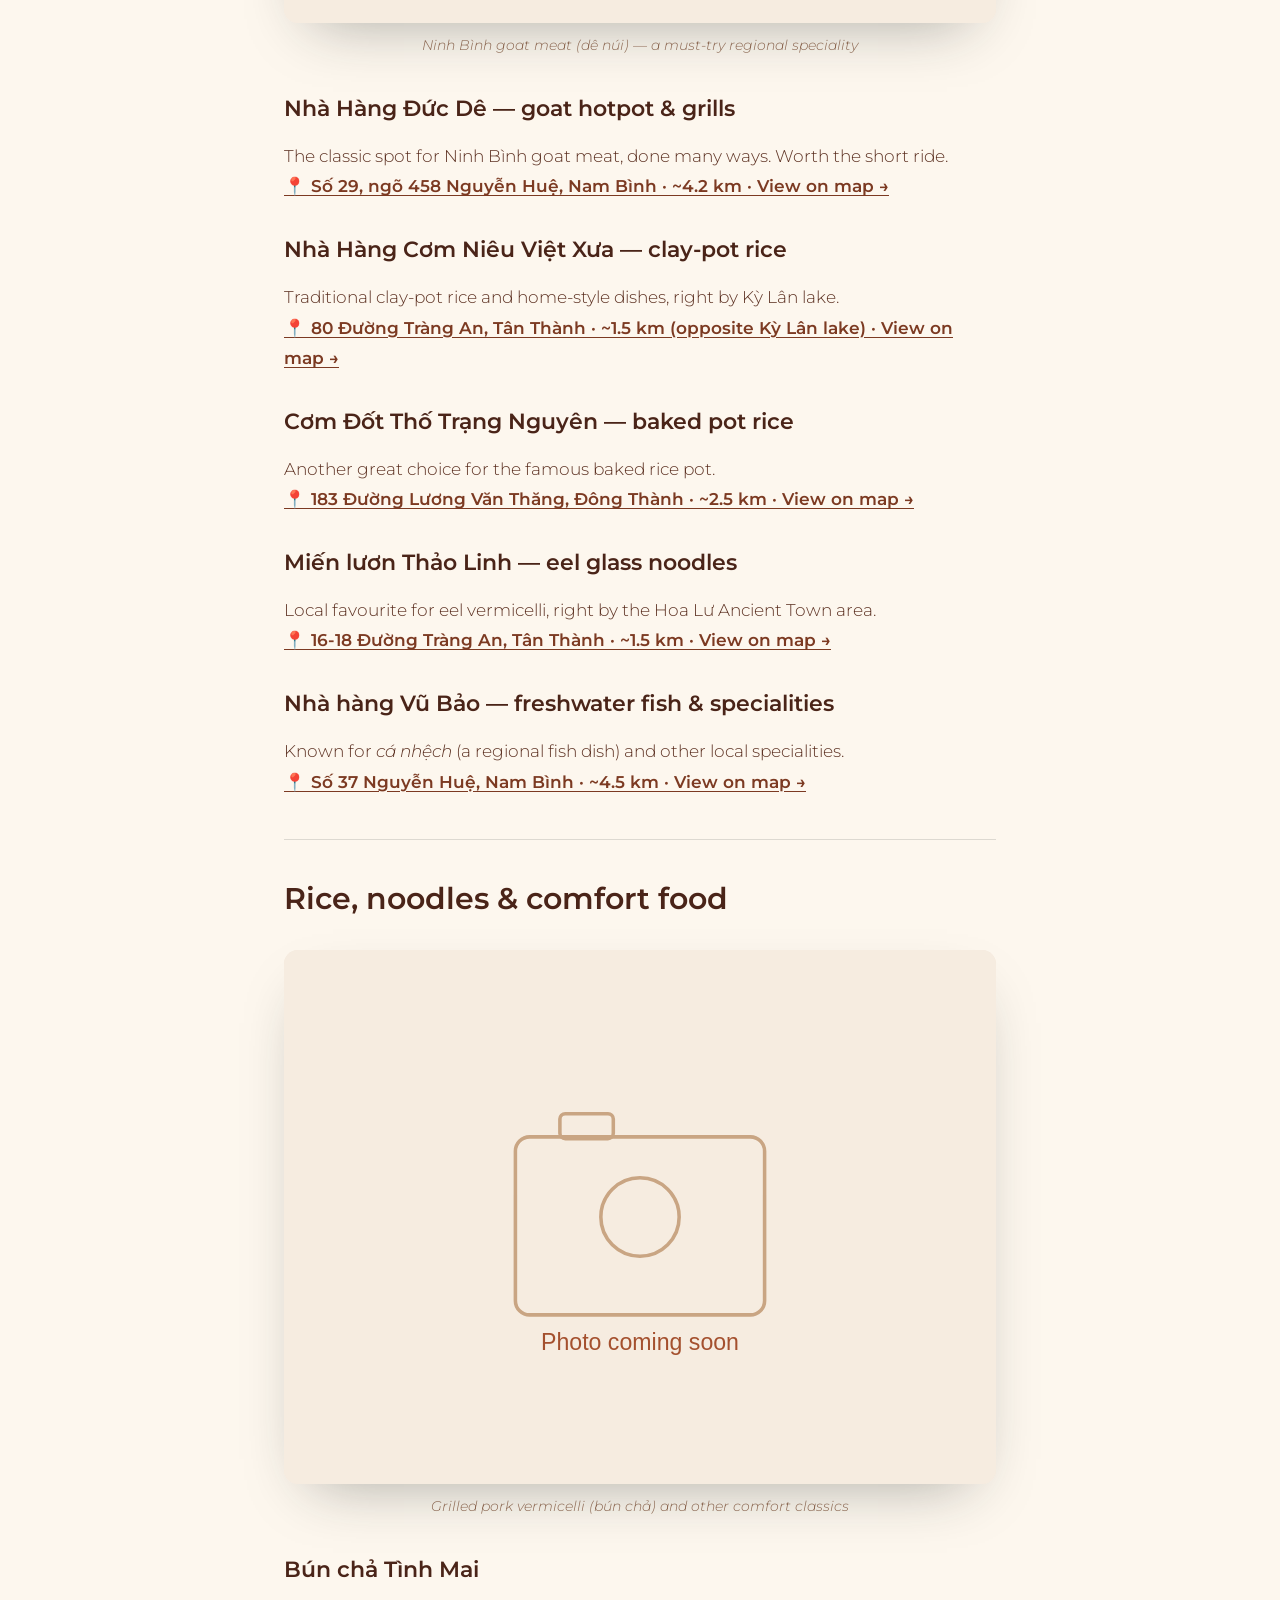
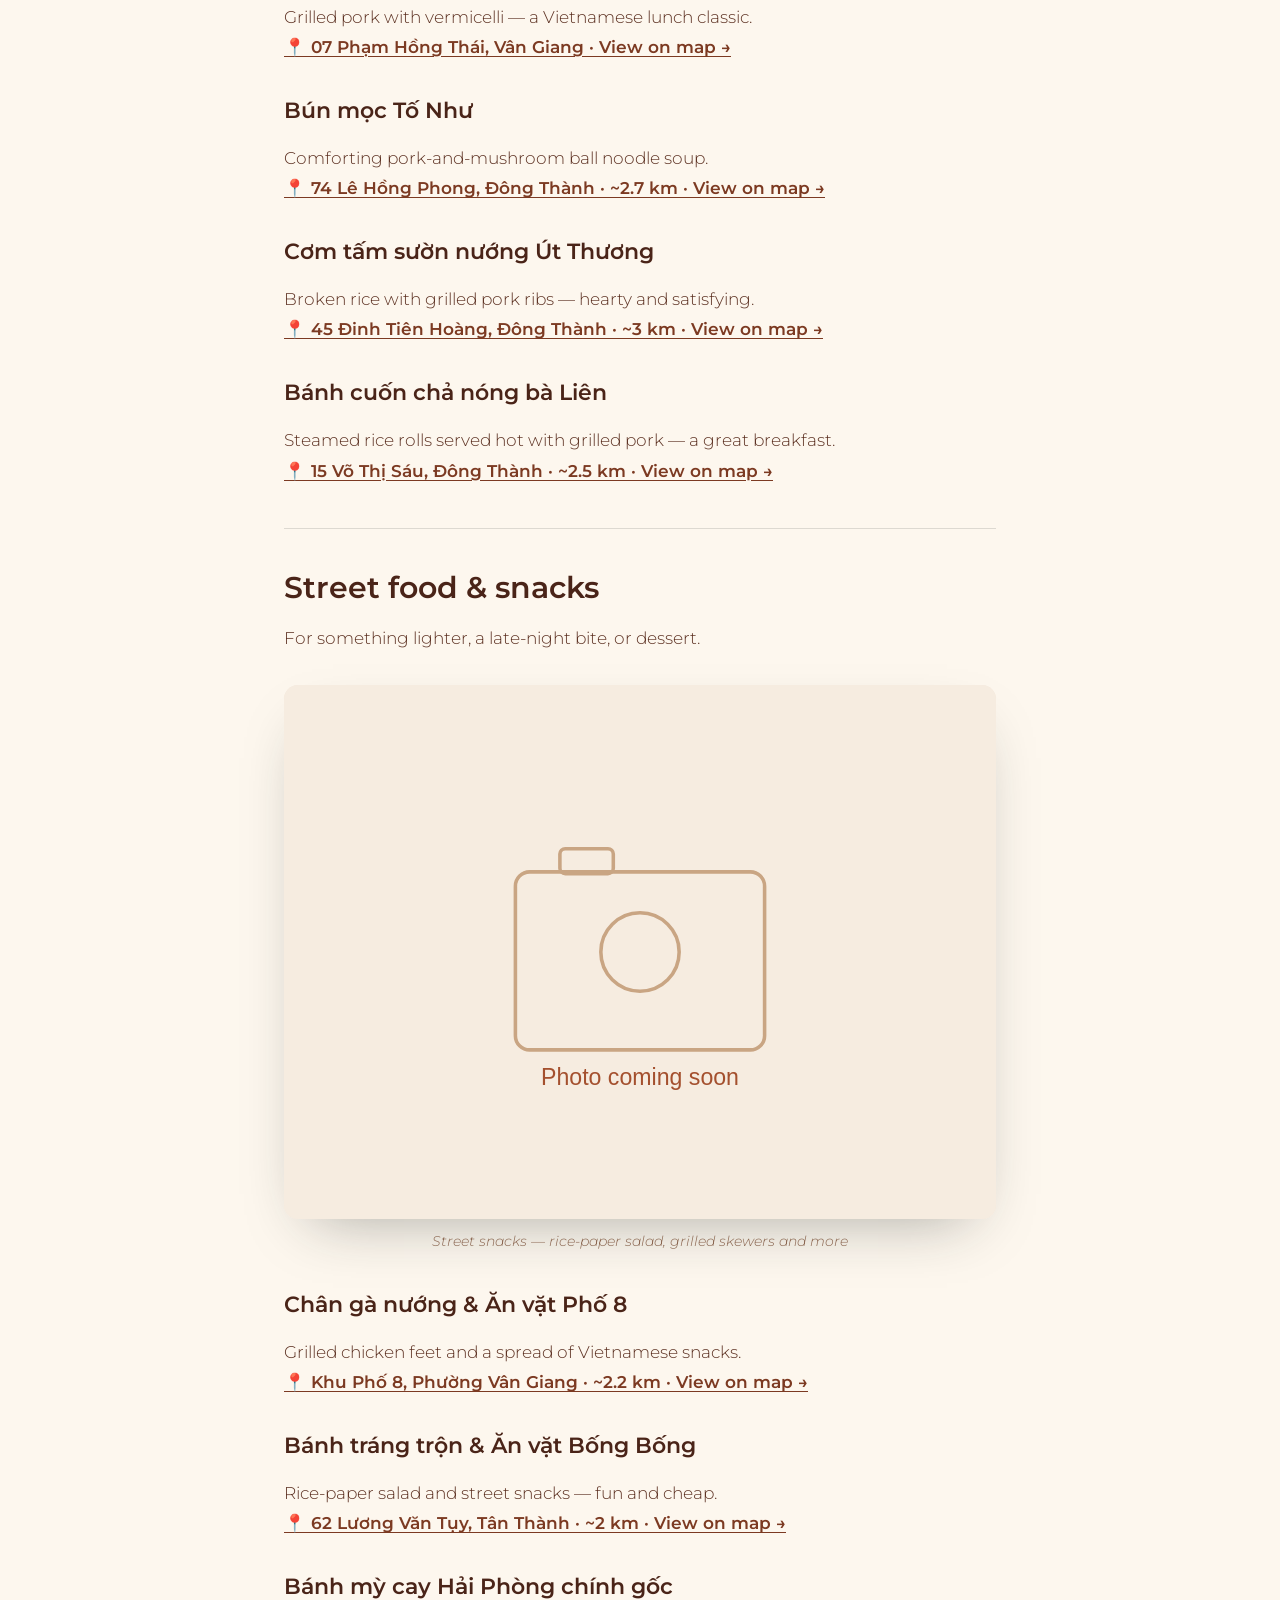
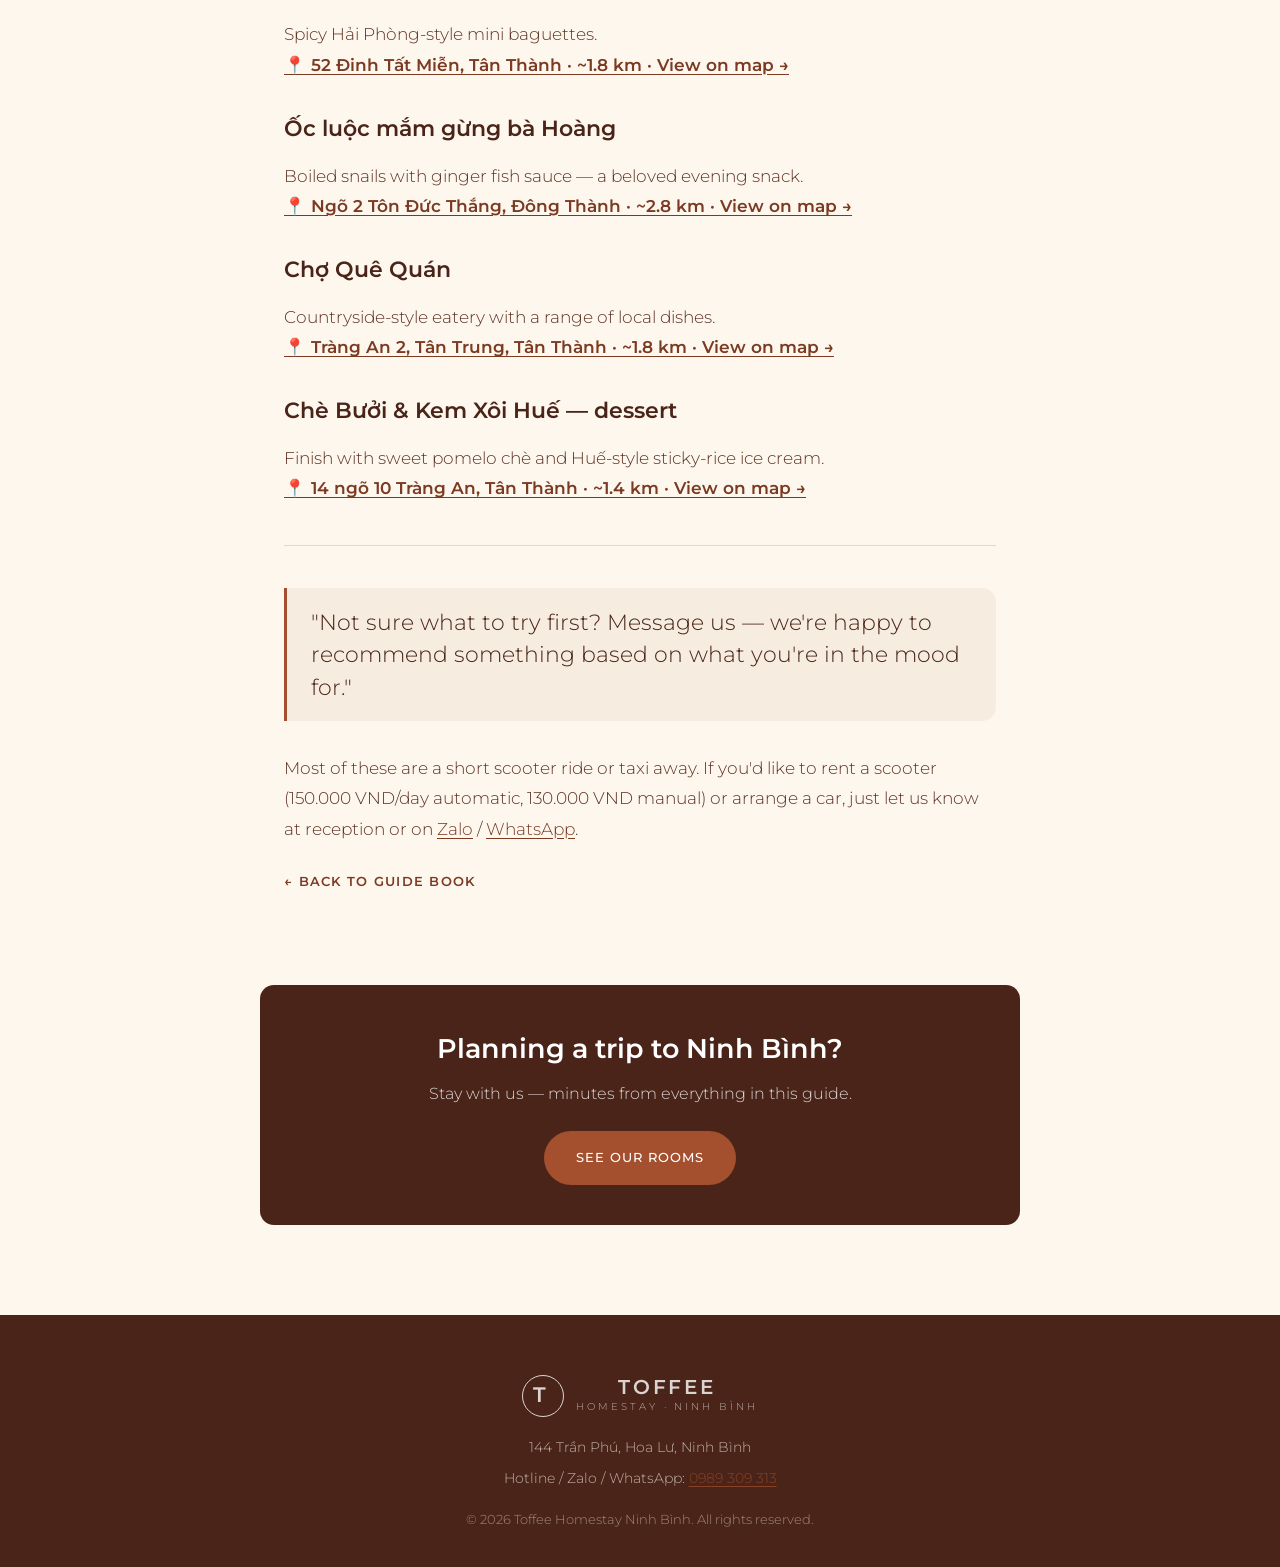
==== commit 09de5d9e: "Add files via upload" ====
--- a/blog-food-guide.html
+++ b/blog-food-guide.html
@@ -58,7 +58,7 @@
 
   /* hero ảnh bìa bài viết */
   .post-hero{position:relative;height:54vh;min-height:360px;color:#fff;display:flex;align-items:flex-end;overflow:hidden}
-  .post-hero .bg{position:absolute;inset:0;background-size:cover;background-position:center;filter:brightness(.62)}
+  .post-hero .bg{position:absolute;inset:0;background-size:cover;background-position:center;background-color:var(--ink);filter:brightness(.62)}
   .post-hero .inner{position:relative;padding:0 0 50px;width:100%}
   .post-hero .cat{font-size:.72rem;letter-spacing:.2em;text-transform:uppercase;color:#e7d9b8;font-weight:500}
   .post-hero h1{font-family:var(--serif);font-size:clamp(2.2rem,5.5vw,4rem);font-weight:700;letter-spacing:-.02em;line-height:1.05;margin:.5rem 0;max-width:20ch;text-shadow:0 2px 30px rgba(0,0,0,.4)}
@@ -122,7 +122,7 @@
 <!-- ★ Đổi ảnh bìa: thay link trong url(...) bên dưới.
      ★ Đổi chuyên mục (cat), tiêu đề (h1) và dòng tác giả/ngày (byline). -->
 <section class="post-hero">
-  <div class="bg" style="background-image:url('https://raw.githubusercontent.com/toffeehomestay/toffeehomestay.github.io/main/images/food-cover.jpg')"></div>
+  <div class="bg" style="background-image:url('https://raw.githubusercontent.com/toffeehomestay/toffeehomestay.github.io/main/food-cover.jpg')"></div>
   <div class="wrap inner">
     <p class="cat">Food Guide</p>
     <h1>Where to Eat Near Toffee Homestay</h1>
@@ -142,7 +142,7 @@
   <h2>Ninh Bình specialities</h2>
   <p>If it's your first time here, start with the dishes the region is famous for — goat meat (<em>dê núi</em>), crispy scorched rice (<em>cơm cháy</em>) and eel.</p>
 
-  <figure><img src="https://raw.githubusercontent.com/toffeehomestay/toffeehomestay.github.io/main/images/food-de-nui.jpg" alt="Ninh Bình goat meat"><figcaption>Ninh Bình goat meat (dê núi) — a must-try regional speciality</figcaption></figure>
+  <figure><img src="https://raw.githubusercontent.com/toffeehomestay/toffeehomestay.github.io/main/food-de-nui.jpg" alt="Ninh Bình goat meat"><figcaption>Ninh Bình goat meat (dê núi) — a must-try regional speciality</figcaption></figure>
   <h3>Nhà Hàng Đức Dê — goat hotpot & grills</h3>
   <p>The classic spot for Ninh Bình goat meat, done many ways. Worth the short ride.<br>
   <a href="https://www.google.com/maps/search/?api=1&query=Nh%C3%A0%20H%C3%A0ng%20%C4%90%E1%BB%A9c%20D%C3%AA%2C%2029%20ng%C3%B5%20458%20Nguy%E1%BB%85n%20Hu%E1%BB%87%2C%20Nam%20B%C3%ACnh%2C%20Ninh%20B%C3%ACnh" target="_blank" rel="noopener" style="color:var(--brass-deep);font-weight:600">📍 Số 29, ngõ 458 Nguyễn Huệ, Nam Bình · ~4.2 km · View on map →</a></p>
@@ -167,7 +167,7 @@
 
   <h2>Rice, noodles & comfort food</h2>
 
-  <figure><img src="https://raw.githubusercontent.com/toffeehomestay/toffeehomestay.github.io/main/images/food-bun-cha.jpg" alt="Vietnamese rice and noodle dishes"><figcaption>Grilled pork vermicelli (bún chả) and other comfort classics</figcaption></figure>
+  <figure><img src="https://raw.githubusercontent.com/toffeehomestay/toffeehomestay.github.io/main/food-bun-cha.jpg" alt="Vietnamese rice and noodle dishes"><figcaption>Grilled pork vermicelli (bún chả) and other comfort classics</figcaption></figure>
   <h3>Bún chả Tình Mai</h3>
   <p>Grilled pork with vermicelli — a Vietnamese lunch classic.<br>
   <a href="https://www.google.com/maps/search/?api=1&query=B%C3%BAn%20ch%E1%BA%A3%20T%C3%ACnh%20Mai%2C%207%20Ph%E1%BA%A1m%20H%E1%BB%93ng%20Th%C3%A1i%2C%20V%C3%A2n%20Giang%2C%20Ninh%20B%C3%ACnh" target="_blank" rel="noopener" style="color:var(--brass-deep);font-weight:600">📍 07 Phạm Hồng Thái, Vân Giang · View on map →</a></p>
@@ -189,7 +189,7 @@
   <h2>Street food & snacks</h2>
   <p>For something lighter, a late-night bite, or dessert.</p>
 
-  <figure><img src="https://raw.githubusercontent.com/toffeehomestay/toffeehomestay.github.io/main/images/food-street.jpg" alt="Vietnamese street food and snacks"><figcaption>Street snacks — rice-paper salad, grilled skewers and more</figcaption></figure>
+  <figure><img src="https://raw.githubusercontent.com/toffeehomestay/toffeehomestay.github.io/main/food-street.jpg" alt="Vietnamese street food and snacks"><figcaption>Street snacks — rice-paper salad, grilled skewers and more</figcaption></figure>
   <h3>Chân gà nướng & Ăn vặt Phố 8</h3>
   <p>Grilled chicken feet and a spread of Vietnamese snacks.<br>
   <a href="https://www.google.com/maps/search/?api=1&query=Ch%C3%A2n%20g%C3%A0%20n%C6%B0%E1%BB%9Bng%20%C4%82n%20v%E1%BA%B7t%20Ph%E1%BB%91%208%2C%20V%C3%A2n%20Giang%2C%20Ninh%20B%C3%ACnh" target="_blank" rel="noopener" style="color:var(--brass-deep);font-weight:600">📍 Khu Phố 8, Phường Vân Giang · ~2.2 km · View on map →</a></p>
@@ -244,5 +244,29 @@
   </div>
 </footer>
 
+<script>
+  // Ảnh chưa có trên GitHub -> hiện placeholder đẹp thay vì icon vỡ
+  const FALLBACK_IMG = "data:image/svg+xml;utf8," + encodeURIComponent(
+    '<svg xmlns="http://www.w3.org/2000/svg" viewBox="0 0 400 300">' +
+    '<rect width="400" height="300" fill="#f6ece0"/>' +
+    '<g fill="none" stroke="#c9a583" stroke-width="2">' +
+    '<rect x="130" y="105" width="140" height="100" rx="8"/>' +
+    '<circle cx="200" cy="150" r="22"/>' +
+    '<rect x="155" y="92" width="30" height="14" rx="3"/>' +
+    '</g>' +
+    '<text x="200" y="225" font-family="sans-serif" font-size="13" fill="#a4502e" text-anchor="middle">Photo coming soon</text>' +
+    '</svg>'
+  );
+  document.addEventListener('error', function(e){
+    const img = e.target;
+    if (img && img.tagName === 'IMG' && img.src.indexOf('raw.githubusercontent.com') !== -1 && !img.dataset.fallbackApplied) {
+      img.dataset.fallbackApplied = '1';
+      img.src = FALLBACK_IMG;
+      img.style.objectFit = 'contain';
+      img.style.background = '#f6ece0';
+    }
+  }, true);
+</script>
+
 </body>
 </html>
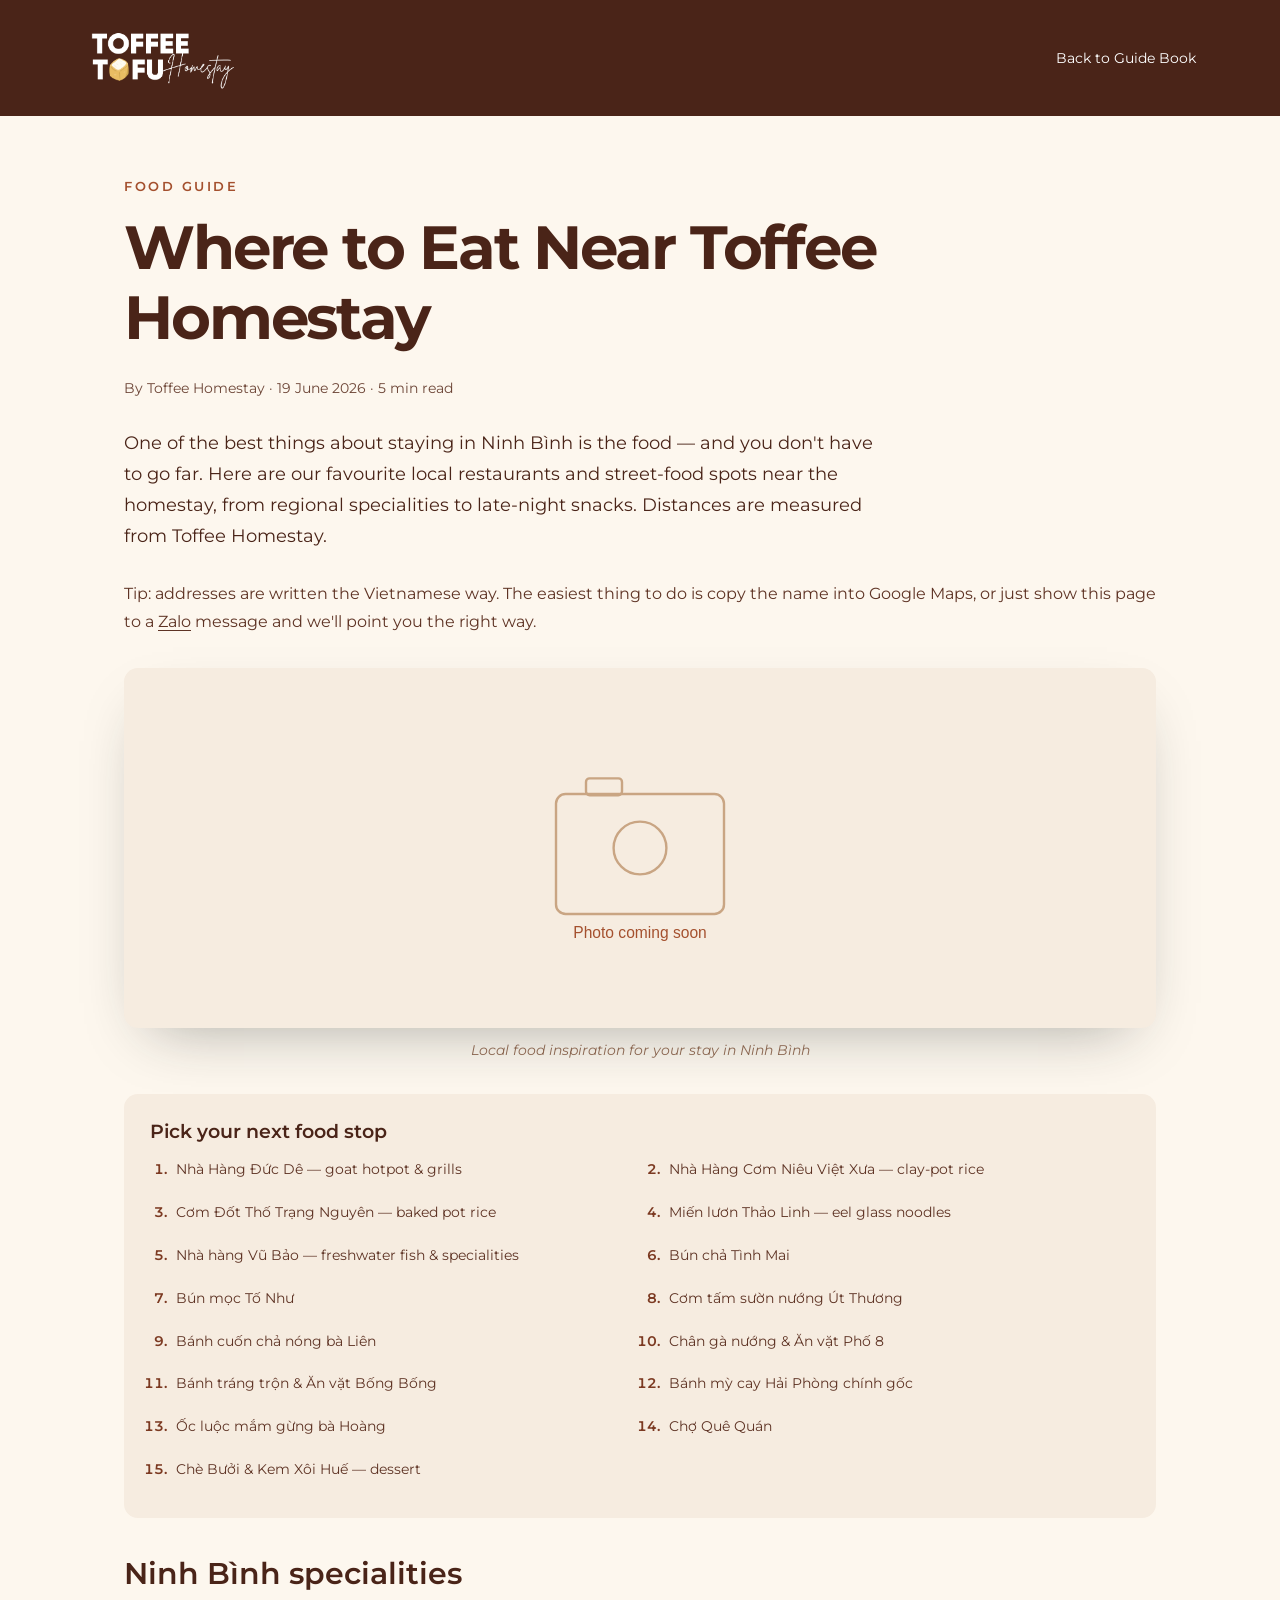
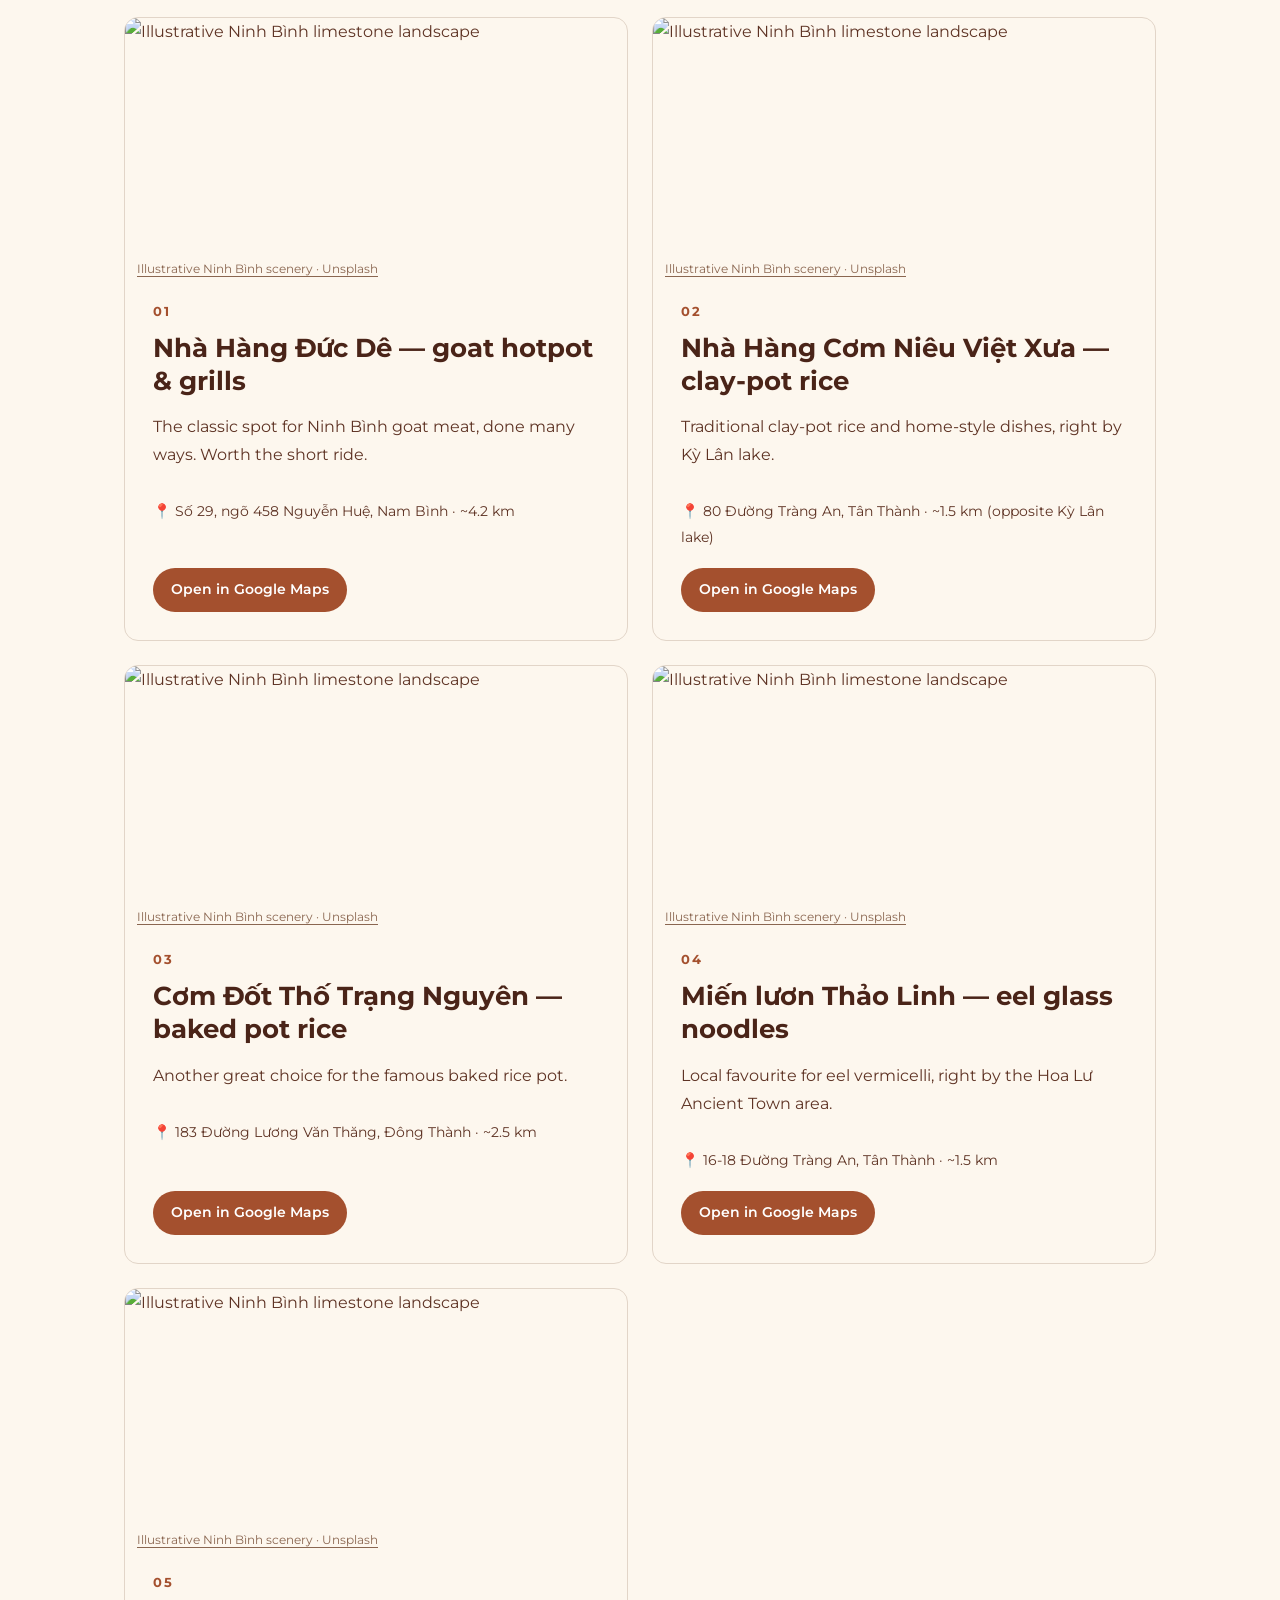
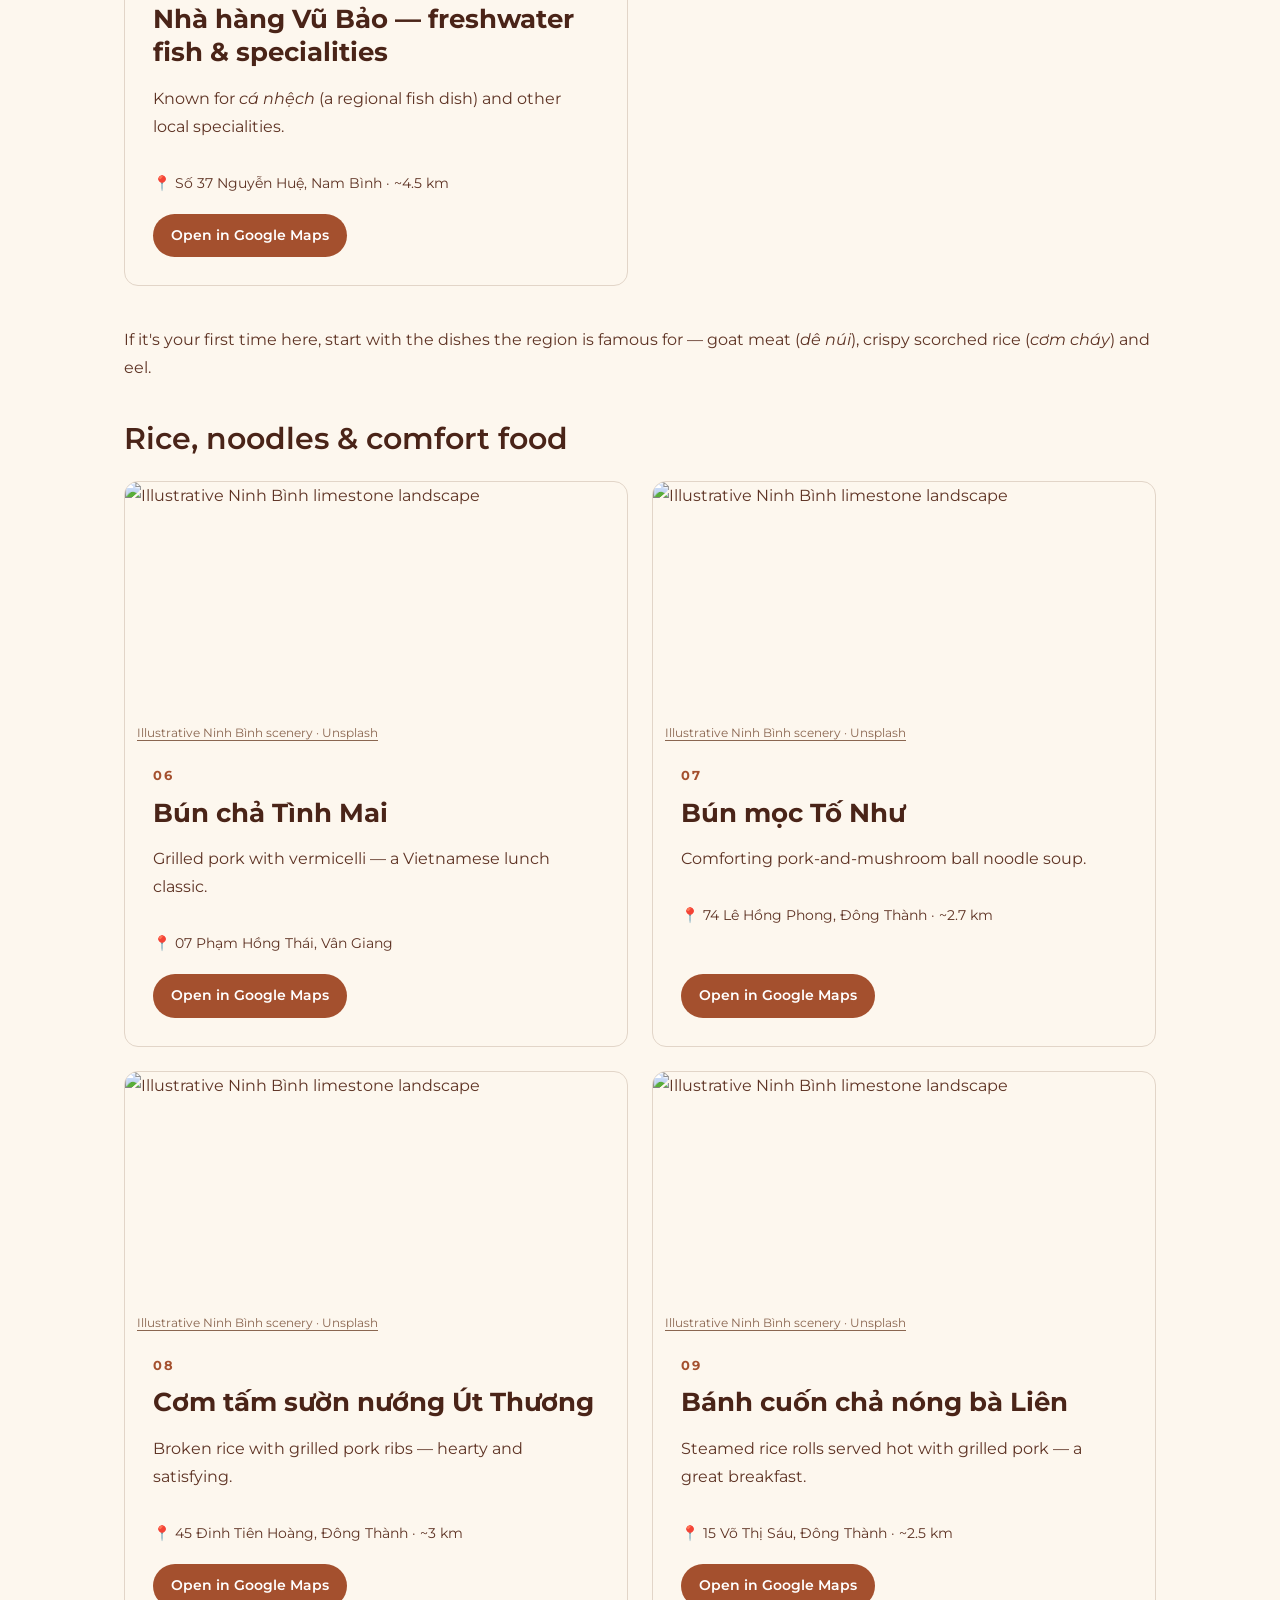
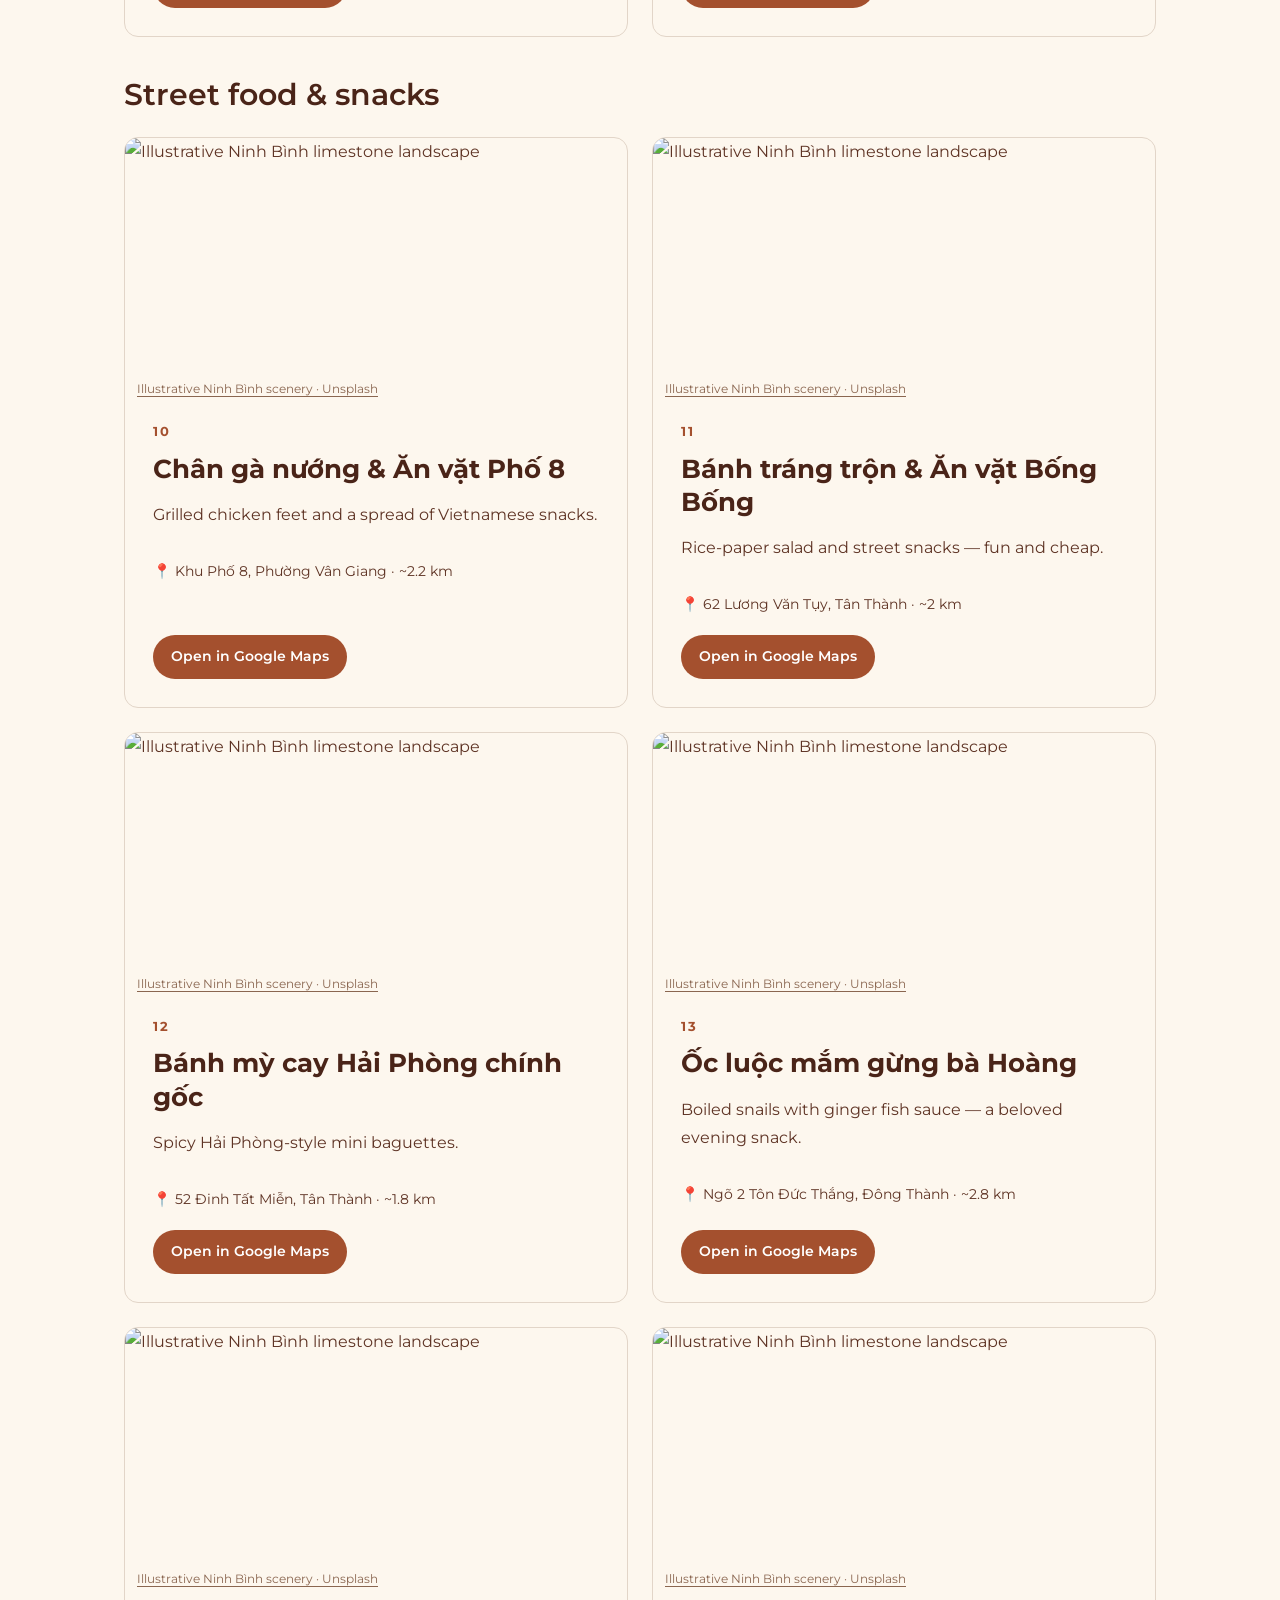
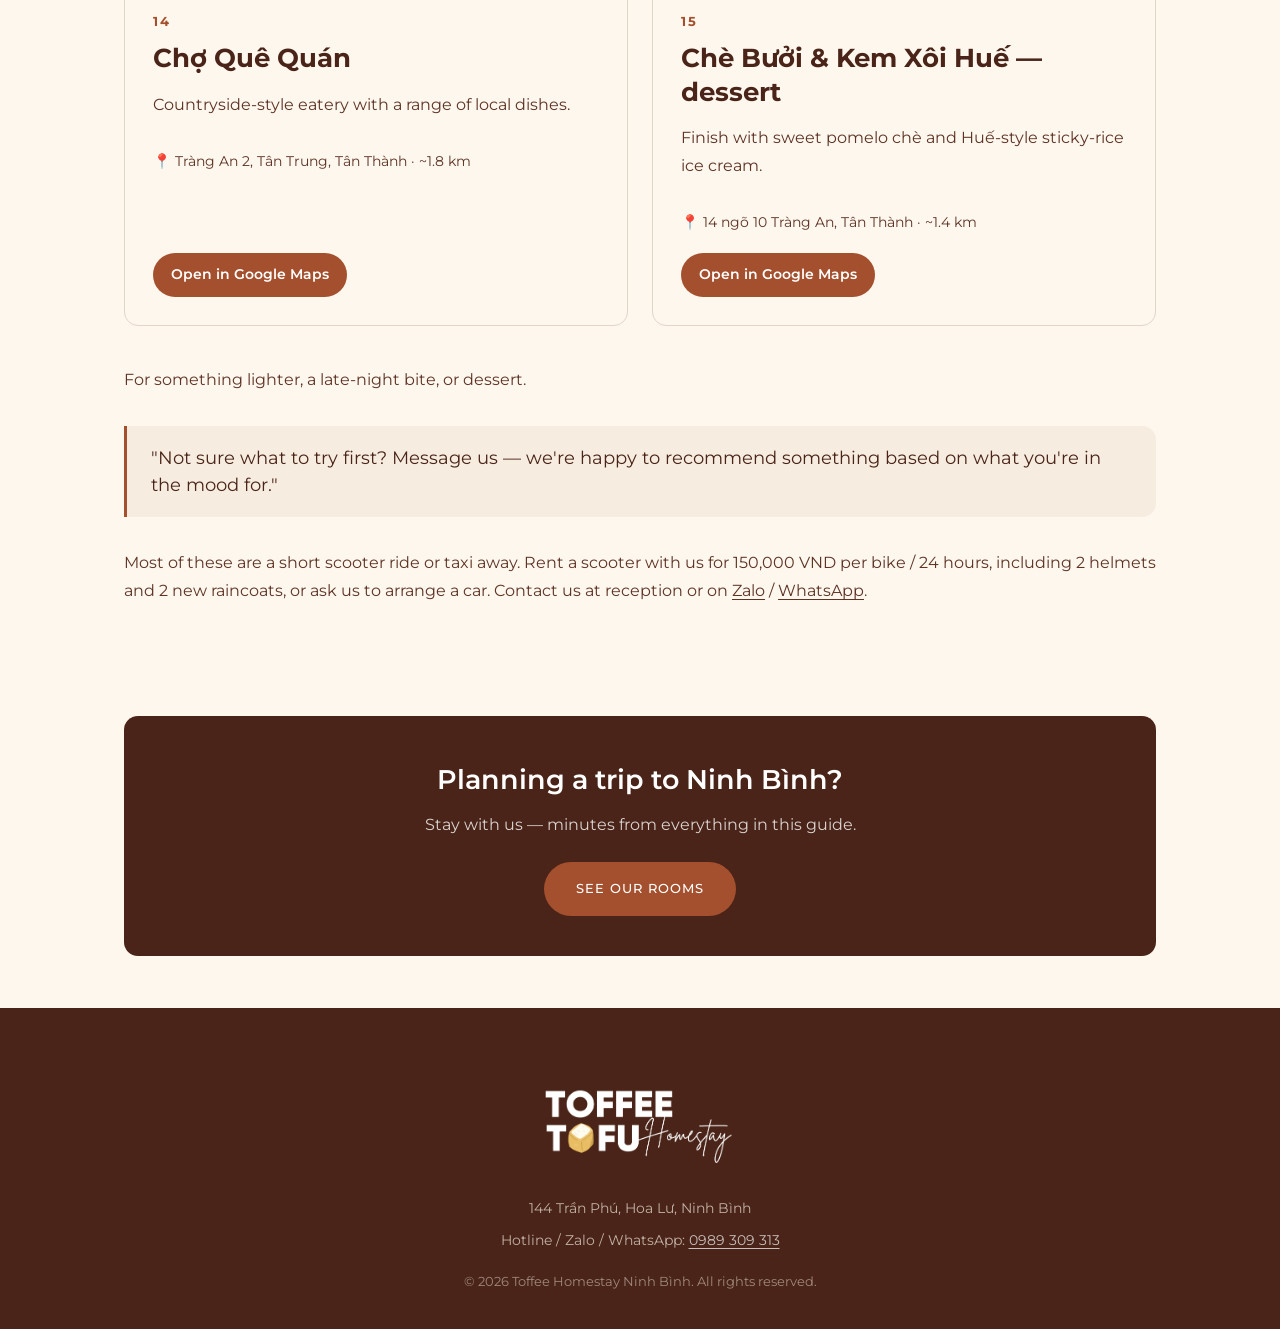
==== commit 9b1f1df8: "Add files via upload" ====
--- a/blog-food-guide.html
+++ b/blog-food-guide.html
@@ -25,7 +25,7 @@
 <meta name="viewport" content="width=device-width, initial-scale=1.0">
 
 <!-- ★ TIÊU ĐỀ TAB TRÌNH DUYỆT + MÔ TẢ (đổi cho mỗi bài, tốt cho Google) -->
-<title>Where to Eat Near Toffee Homestay: 16 Local Spots | Toffee Homestay</title>
+<title>Where to Eat Near Toffee Homestay: 15 Local Spots | Toffee Homestay</title>
 <meta name="description" content="Our favourite local restaurants and street-food spots near Toffee Homestay in Ninh Bình — goat meat, eel vermicelli, clay-pot rice and more, with addresses and walking distances.">
 
 <link rel="preconnect" href="https://fonts.googleapis.com">
@@ -97,6 +97,9 @@
 
   @media(max-width:900px){.menu{display:none}}
 </style>
+<style>
+body{font-weight:400;color:#4a2418}a{color:inherit}.wrap,.article{max-width:1080px}.nav{max-width:1160px;padding:16px 24px}.brand img{width:160px;height:auto}.menu{display:none}.guide-back{color:white;text-decoration:none;font-size:.9rem}.post-hero{height:auto;min-height:0;color:var(--ink);display:block;overflow:visible;max-width:1080px;margin:auto;padding:60px 24px 0}.post-hero .bg{display:none}.post-hero .inner{padding:0}.post-hero .wrap{padding:0}.post-hero .cat{color:var(--brass);font-size:.8rem;font-weight:600}.post-hero h1{font-size:clamp(2.2rem,5vw,3.8rem);max-width:850px;line-height:1.15;letter-spacing:-.035em;text-shadow:none;margin:14px 0 24px}.post-hero .byline{color:var(--ink-soft);font-size:.85rem}.article{padding-top:28px;font-size:1rem}.article>.back{display:none}.article .lead{font-size:1.1rem;max-width:760px;line-height:1.75}.food-cover{width:100%;height:420px;object-fit:cover;border-radius:16px}.food-contents{background:var(--cream);padding:26px;border-radius:14px;margin:32px 0}.food-contents h2{font-size:1.2rem;margin:0 0 14px}.food-contents ol{display:grid;grid-template-columns:1fr 1fr;gap:8px 28px;font-size:.9rem;margin-bottom:0}.food-contents a{text-decoration:none}.food-grid{display:grid;grid-template-columns:1fr 1fr;gap:24px;margin:24px 0 40px}.food-card{display:flex;flex-direction:column;padding:28px;border:1px solid #e2d5c8;border-radius:14px;overflow:hidden;scroll-margin-top:24px}.food-card h3{font-size:1.6rem;font-weight:700;line-height:1.3;margin:8px 0 16px}.food-card p{margin-bottom:18px}.food-card .number{font-size:.8rem;letter-spacing:.18em;color:var(--brass);font-weight:700}.food-card figure{margin:-28px -28px 22px}.food-card figure img{height:230px;object-fit:cover;border-radius:0;box-shadow:none}.food-card figcaption{font-size:.75rem;padding:0 12px;text-align:left;font-style:normal}.food-address{font-size:.9rem;margin:12px 0 18px;color:var(--ink-soft)}.food-map{align-self:flex-start;margin-top:auto;background:var(--brass);color:white;padding:10px 18px;border-radius:30px;text-decoration:none;font-weight:600;font-size:.85rem}.cta-box{max-width:1032px;margin-bottom:52px}footer .brand img{width:210px}footer a{color:white}.article blockquote{font-size:1.15rem}.article>figure img{max-height:360px;object-fit:cover}.article>hr{display:none}@media(max-width:650px){.food-grid,.food-contents ol{grid-template-columns:1fr}.food-cover{height:260px}.post-hero{padding-top:36px}.food-card{padding:22px}.food-card figure{margin-left:-22px;margin-right:-22px}.cta-box{margin-left:24px;margin-right:24px}.food-card h3{font-size:1.4rem}}
+</style>
 </head>
 <body>
 
@@ -104,9 +107,9 @@
 <header>
   <div class="nav">
     <a href="index.html" class="brand">
-      <span class="mark">T</span>
-      <span><b>Toffee</b><span>Homestay · Ninh Bình</span></span>
+      <img src="images/logotf.png" alt="Toffee Tofu Homestay">
     </a>
+    <a href="index.html#guide" class="guide-back">Back to Guide Book</a>
     <nav class="menu">
       <a href="index.html#intro">About</a>
       <a href="index.html#rooms">Rooms</a>
@@ -218,7 +221,7 @@
 
   <blockquote>"Not sure what to try first? Message us — we're happy to recommend something based on what you're in the mood for."</blockquote>
 
-  <p>Most of these are a short scooter ride or taxi away. If you'd like to rent a scooter (150.000 VND/day automatic, 130.000 VND manual) or arrange a car, just let us know at reception or on <a href="https://zalo.me/0989309313" target="_blank" rel="noopener">Zalo</a> / <a href="https://wa.me/84989309313" target="_blank" rel="noopener">WhatsApp</a>.</p>
+  <p>Most of these are a short scooter ride or taxi away. Rent a scooter with us for 150,000 VND per bike / 24 hours, including 2 helmets and 2 new raincoats, or ask us to arrange a car. Contact us at reception or on <a href="https://zalo.me/0989309313" target="_blank" rel="noopener">Zalo</a> / <a href="https://wa.me/84989309313" target="_blank" rel="noopener">WhatsApp</a>.</p>
 
   <a href="blog.html" class="back">← Back to guide book</a>
 
@@ -235,8 +238,7 @@
 <footer>
   <div class="wrap">
     <a href="index.html" class="brand">
-      <span class="mark">T</span>
-      <span><b>Toffee</b><span>Homestay · Ninh Bình</span></span>
+      <img src="images/logotf.png" alt="Toffee Tofu Homestay">
     </a>
     <p>144 Trần Phú, Hoa Lư, Ninh Bình</p>
     <p>Hotline / Zalo / WhatsApp: <a href="tel:0989309313">0989 309 313</a></p>
@@ -245,6 +247,30 @@
 </footer>
 
 <script>
+  const foodArticle=document.querySelector('.article');
+  const cover=document.createElement('figure');
+  cover.innerHTML='<img class="food-cover" src="https://raw.githubusercontent.com/toffeehomestay/toffeehomestay.github.io/main/food-cover.jpg" alt="Vietnamese food spread"><figcaption>Local food inspiration for your stay in Ninh Bình</figcaption>';
+  const introParagraphs=foodArticle.querySelectorAll(':scope > p');
+  introParagraphs[1].after(cover);
+  const contents=document.createElement('nav');contents.className='food-contents';contents.setAttribute('aria-label','Restaurants in this guide');
+  contents.innerHTML='<h2>Pick your next food stop</h2><ol></ol>';cover.after(contents);
+  let foodGrid,categoryPhoto,foodNumber=0;
+  [...foodArticle.children].forEach(node=>{
+    if(node.tagName==='H2'){foodGrid=document.createElement('div');foodGrid.className='food-grid';node.after(foodGrid);categoryPhoto=null;}
+    if(node.tagName==='FIGURE'&&node!==cover){categoryPhoto=node;node.remove();}
+    if(node.tagName==='H3'){
+      foodNumber++;
+      const description=node.nextElementSibling;
+      const card=document.createElement('article');card.className='food-card';card.id='food-stop-'+foodNumber;
+      if(categoryPhoto){const photo=categoryPhoto.cloneNode(true);photo.querySelector('img').loading='lazy';card.append(photo);}
+      const num=document.createElement('span');num.className='number';num.textContent=String(foodNumber).padStart(2,'0');card.append(num);
+      const item=document.createElement('li'),jump=document.createElement('a');jump.href='#'+card.id;jump.textContent=node.textContent;item.append(jump);contents.querySelector('ol').append(item);
+      card.append(node);
+      const map=description.querySelector('a');
+      if(map){const addr=document.createElement('div');addr.className='food-address';addr.textContent=map.textContent.replace(' · View on map →','');map.remove();card.append(description,addr);map.className='food-map';map.removeAttribute('style');map.textContent='Open in Google Maps';card.append(map);}else card.append(description);
+      foodGrid.append(card);
+    }
+  });
   // Ảnh chưa có trên GitHub -> hiện placeholder đẹp thay vì icon vỡ
   const FALLBACK_IMG = "data:image/svg+xml;utf8," + encodeURIComponent(
     '<svg xmlns="http://www.w3.org/2000/svg" viewBox="0 0 400 300">' +
@@ -268,5 +294,6 @@
   }, true);
 </script>
 
+<script src="food-photos.js"></script>
 </body>
 </html>
